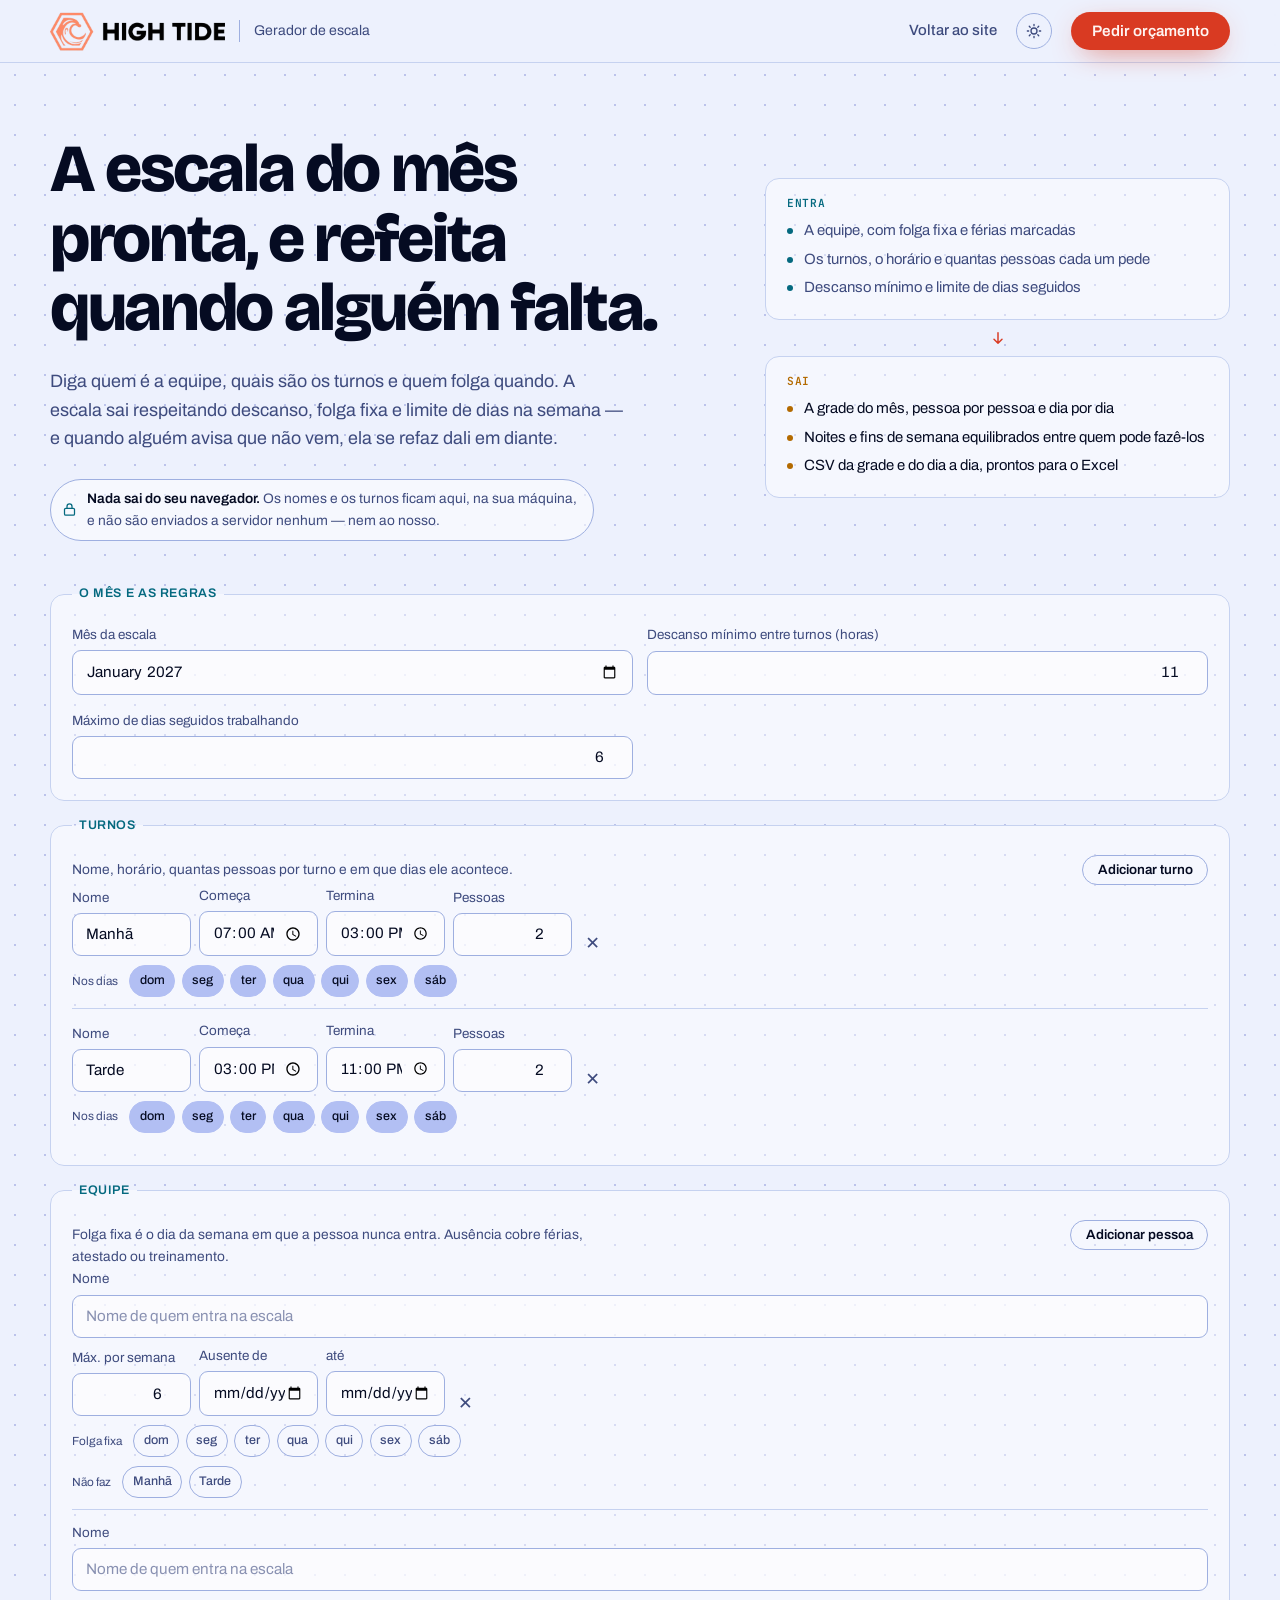
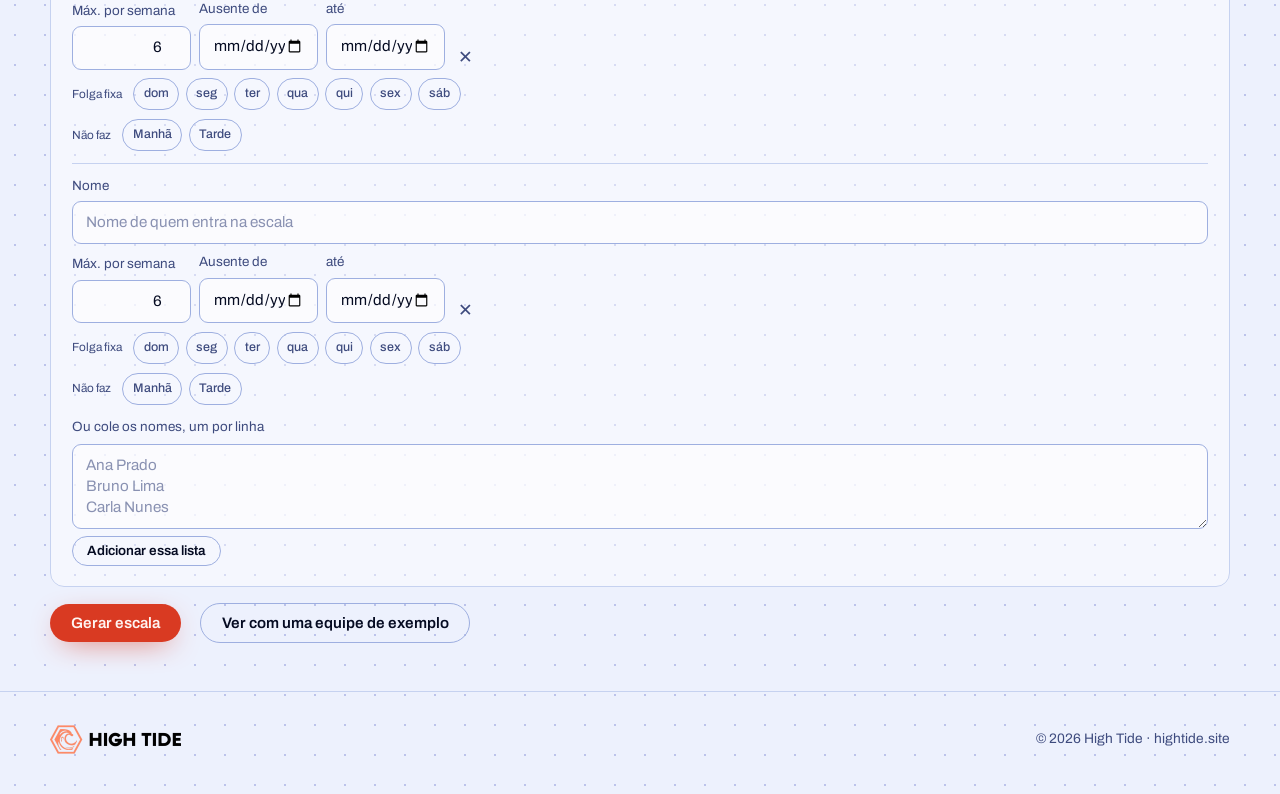
==== demos/escala/index.html @ 1eb9ee0c "Landing da High Tide e nove amostras client-side Landing (index.html) com a seção de amostras, e nov" ====
<!DOCTYPE html>
<meta charset="utf-8">
<title>Gerador de escala — High Tide</title>
<meta name="viewport" content="width=device-width, initial-scale=1">
<meta name="description" content="Equipe, turnos e folgas entram; a escala do mês sai — e refaz quando alguém falta. Tudo montado no seu navegador — nada é enviado.">
<link rel="icon" type="image/png" href="../../telas/favicon.png">
<link rel="preconnect" href="https://fonts.googleapis.com">
<link rel="preconnect" href="https://fonts.gstatic.com" crossorigin>
<link href="https://fonts.googleapis.com/css2?family=Bricolage+Grotesque:opsz,wdth,wght@12..96,75..100,600..800&family=Archivo:wght@400;500;600;700&family=JetBrains+Mono:wght@500&display=swap" rel="stylesheet">
<link rel="stylesheet" href="../comum/base.css">

<style>
  /* o formulário ocupa a faixa que nas outras demos é da área de soltar arquivo */
  .abertura .formulario { grid-area: solta; display: grid; gap: 1rem; margin-top: 0; }
  .formulario .cabeca { display: flex; flex-wrap: wrap; align-items: baseline; justify-content: space-between; gap: .5rem 1rem; }
  .formulario .cabeca p { font-size: .86rem; color: var(--tinta-mid); }
  .formulario .btn.mini { padding: .45rem .9rem; font-size: .84rem; }
  .formulario .linha { grid-template-columns: repeat(auto-fit, minmax(7rem, 1fr)); align-items: end; }
  .formulario .some { display: flex; align-items: end; }
  .formulario .campo label { display: grid; gap: .3rem; }
  .formulario .campo label small { font-size: .84rem; color: var(--tinta-mid); }
  .apagar { background: none; border: 0; padding: .2rem .3rem; color: var(--tinta-mid); cursor: pointer; font-size: 1.1rem; line-height: 1; }
  .apagar:hover { color: var(--coral); }
  .chips { margin-top: .1rem; }
  .chips button { padding: .32rem .6rem; font-size: .78rem; }
  .chips .legenda { align-self: center; margin-right: .3rem; font-size: .74rem; color: var(--tinta-mid); }
  .sem-dias { margin: .1rem 0 0; font-size: .84rem; color: var(--sol); }
  .acoes { display: flex; flex-wrap: wrap; align-items: center; gap: .6rem 1.2rem; }
  .acoes .aviso { font-size: .88rem; color: var(--sol); }
  .colar { display: grid; gap: .4rem; }

  /* grade do mês: rola na horizontal de propósito, com a coluna das pessoas fixa */
  .grade-tabela { table-layout: fixed; width: auto; min-width: 100%; font-size: .86rem; }
  .grade-tabela th, .grade-tabela td { width: 40px; padding: .28rem .15rem; text-align: center; }
  .grade-tabela th.canto, .grade-tabela .quem { width: 9.5rem; text-align: left; position: sticky; left: 0; z-index: 2; background: var(--fundo); }
  .grade-tabela .quem { padding: .28rem .55rem .28rem 0; font-weight: 500; font-size: .84rem; border-bottom: 1px solid var(--linha); overflow: hidden; text-overflow: ellipsis; white-space: nowrap; }
  .grade-tabela thead th { border-bottom: 1px solid var(--linha-forte); white-space: normal; }
  .grade-tabela thead th i { display: block; font-style: normal; font-size: .64rem; font-weight: 500; color: var(--tinta-mid); }
  .grade-tabela thead th b { display: block; font-size: .84rem; color: var(--tinta); font-variant-numeric: tabular-nums; }
  .grade-tabela td { border-bottom: 1px solid var(--linha); }
  .grade-tabela .fds { background: color-mix(in srgb, var(--superficie) 45%, transparent); }
  .grade-tabela .vazia { color: var(--linha-forte); }
  .pino { width: 100%; padding: .22rem 0; border: 1px solid var(--cor); border-radius: 7px; background: color-mix(in srgb, var(--cor) 16%, transparent); color: var(--cor); font: 600 .76rem/1.2 Archivo, sans-serif; cursor: pointer; }
  .pino:hover { background: color-mix(in srgb, var(--cor) 32%, transparent); }
  .pino.mudou { outline: 2px solid var(--sol); outline-offset: 1px; }
  .grade-tabela td.falta { color: var(--coral); font: 600 .66rem/1.15 Archivo, sans-serif; }
  .grade-tabela tfoot td { padding: .5rem .15rem; font-size: .66rem; line-height: 1.15; font-weight: 600; color: var(--ciano); border-bottom: 0; }
  .grade-tabela tfoot td.falha { color: var(--coral); }
  .grade-tabela tfoot .quem { color: var(--tinta-mid); font-weight: 500; }

  .legenda-turnos { display: flex; flex-wrap: wrap; gap: .5rem 1.2rem; margin-top: 1rem; font-size: .84rem; color: var(--tinta-mid); }
  .legenda-turnos span::before { content: ""; display: inline-block; width: 9px; height: 9px; margin-right: .45rem; border-radius: 2px; background: var(--cor); }
  .dica { margin-top: .8rem; font-size: .86rem; color: var(--tinta-mid); }

  .cobre { margin-top: 1.6rem; }
  .cobre ul { margin: 0; padding: 0; list-style: none; display: grid; gap: .35rem; font-size: .92rem; }
  .cobre li { display: grid; grid-template-columns: minmax(0, 5rem) minmax(0, 1fr); gap: .3rem 1rem; padding: .4rem 0; border-top: 1px solid var(--linha); }
  .cobre li:first-child { border-top: 0; }
  .cobre li b { font-weight: 600; }
  .cobre .quando { color: var(--tinta-mid); font-size: .86rem; }

  @media (max-width: 640px) {
    .grade-tabela th.canto, .grade-tabela .quem { width: 6.5rem; }
    .cobre li { grid-template-columns: 1fr; }
  }

  @media print {
    @page { size: landscape; margin: 12mm; }
    /* o navegador não imprime fundo: a paleta escura do site sairia branco no branco, então a folha tem tokens próprios */
    :root, :root[data-theme="dark"], :root[data-theme="light"] {
      --fundo: #fff; --fundo-2: #fff; --superficie: #fff;
      --tinta: #000; --tinta-mid: #4A4A4A; --linha: #C4C4C4; --linha-forte: #8A8A8A;
      --coral: #B3261E; --coral-luz: #C2410C; --azul: #1E3A8A; --azul-fundo: #DDE3F5;
      --ciano: #0F5C6B; --sol: #8A5A00; --grade: none;
      color-scheme: light;
    }
    body { background: #fff; color: #000; }
    body > header, footer, .fecho, .lida, .ferramentas, .abertura, .cobre, .dica, .descartados { display: none; }
    .resultado { padding: 0; animation: none; }
    .rolagem { overflow: visible; margin: 0; padding: 0; }
    .grade-tabela { width: 100%; min-width: 0; font-size: .7rem; color: #000; }
    .grade-tabela th, .grade-tabela td { width: auto; color: #000; }
    .grade-tabela .quem, .grade-tabela th.canto { background: #fff; }
    .grade-tabela .vazia { color: #9A9A9A; }
    .grade-tabela .fds { background: none; }
    .pino { border-radius: 4px; border-color: #6B6B6B; background: #fff; color: #000; }
    .pino.mudou { outline-color: #8A5A00; }
    .grade-tabela td.falta { color: #B3261E; }
    .legenda-turnos { color: #000; }
  }
</style>

<body data-demo="escala">

<header>
  <div class="env barra">
    <a class="marca" href="https://hightide.site/" aria-label="High Tide, voltar ao site">
      <img class="so-escuro" src="../../telas/logo-escura.webp" width="524" height="120" alt="High Tide">
      <img class="so-claro" src="../../telas/logo-clara.webp" width="524" height="120" alt="" aria-hidden="true">
      <small>Gerador de escala</small>
    </a>
    <nav>
      <a class="item" href="https://hightide.site/">Voltar ao site</a>
      <button class="tema" id="tema" type="button" aria-label="Alternar tema claro e escuro">
        <svg class="sol" viewBox="0 0 24 24" fill="none" stroke="currentColor" stroke-width="2" stroke-linecap="round"><circle cx="12" cy="12" r="4.5"/><path d="M12 2v2M12 20v2M2 12h2M20 12h2M4.9 4.9l1.4 1.4M17.7 17.7l1.4 1.4M19.1 4.9l-1.4 1.4M6.3 17.7l-1.4 1.4"/></svg>
        <svg class="lua" viewBox="0 0 24 24" fill="none" stroke="currentColor" stroke-width="2" stroke-linecap="round" stroke-linejoin="round"><path d="M20 14.5A8.5 8.5 0 0 1 9.5 4a8.5 8.5 0 1 0 10.5 10.5Z"/></svg>
      </button>
      <a class="btn" href="https://hightide.site/#orcamento">Pedir orçamento</a>
    </nav>
  </div>
</header>

<main>
  <section class="abertura env" id="abertura">
    <div class="abertura__grade">
    <div class="abertura__texto">
    <h1>A escala do mês pronta, e refeita quando alguém falta.</h1>
    <p class="lead">Diga quem é a equipe, quais são os turnos e quem folga quando. A escala sai respeitando descanso, folga fixa e limite de dias na semana — e quando alguém avisa que não vem, ela se refaz dali em diante.</p>
    <p class="local">
      <svg viewBox="0 0 24 24" fill="none" stroke="currentColor" stroke-width="2" stroke-linecap="round" stroke-linejoin="round"><rect x="4" y="10" width="16" height="11" rx="2"/><path d="M8 10V7a4 4 0 0 1 8 0v3"/></svg>
      <span><b>Nada sai do seu navegador.</b> Os nomes e os turnos ficam aqui, na sua máquina, e não são enviados a servidor nenhum — nem ao nosso.</span>
    </p>
    </div>
    <aside class="entra-sai" aria-label="O que entra e o que sai">
      <div class="entra"><span class="rotulo">Entra</span><ul>
        <li>A equipe, com folga fixa e férias marcadas</li>
        <li>Os turnos, o horário e quantas pessoas cada um pede</li>
        <li>Descanso mínimo e limite de dias seguidos</li>
      </ul></div>
      <span class="seta" aria-hidden="true"><svg viewBox="0 0 24 24" fill="none" stroke="currentColor" stroke-width="2.2" stroke-linecap="round" stroke-linejoin="round"><path d="M12 4v16M6 14l6 6 6-6"/></svg></span>
      <div class="sai"><span class="rotulo">Sai</span><ul>
        <li>A grade do mês, pessoa por pessoa e dia por dia</li>
        <li>Noites e fins de semana equilibrados entre quem pode fazê-los</li>
        <li>CSV da grade e do dia a dia, prontos para o Excel</li>
      </ul></div>
    </aside>
    </div>

    <div class="formulario" id="formulario">
      <fieldset>
        <legend>O mês e as regras</legend>
        <div class="campos dupla">
          <div class="campo">
            <label for="mes">Mês da escala</label>
            <input type="month" id="mes">
          </div>
          <div class="campo">
            <label for="descanso">Descanso mínimo entre turnos (horas)</label>
            <input type="number" id="descanso" class="num" min="0" max="24" step="1" value="11">
          </div>
          <div class="campo">
            <label for="consecutivos">Máximo de dias seguidos trabalhando</label>
            <input type="number" id="consecutivos" class="num" min="1" max="31" step="1" value="6">
          </div>
        </div>
      </fieldset>

      <fieldset>
        <legend>Turnos</legend>
        <div class="cabeca">
          <p>Nome, horário, quantas pessoas por turno e em que dias ele acontece.</p>
          <button class="btn discreto mini" type="button" id="add-turno">Adicionar turno</button>
        </div>
        <div id="turnos"></div>
      </fieldset>

      <fieldset>
        <legend>Equipe</legend>
        <div class="cabeca">
          <p>Folga fixa é o dia da semana em que a pessoa nunca entra. Ausência cobre férias, atestado ou treinamento.</p>
          <button class="btn discreto mini" type="button" id="add-pessoa">Adicionar pessoa</button>
        </div>
        <div id="pessoas"></div>
        <div class="campo colar">
          <label for="colar">Ou cole os nomes, um por linha</label>
          <textarea id="colar" rows="3" placeholder="Ana Prado&#10;Bruno Lima&#10;Carla Nunes"></textarea>
          <div><button class="btn discreto mini" type="button" id="add-colados">Adicionar essa lista</button></div>
        </div>
      </fieldset>

      <div class="acoes">
        <button class="btn" type="button" id="gerar">Gerar escala</button>
        <button class="btn discreto" type="button" id="exemplo">Ver com uma equipe de exemplo</button>
        <span class="aviso" id="erro" role="alert" hidden></span>
      </div>
    </div>
  </section>

  <section class="resultado env" id="resultado" hidden>
    <div class="lida">
      <div class="avisos" id="lida"></div>
      <button class="btn discreto" type="button" id="outra">Mudar a equipe</button>
    </div>

    <div id="corpo">
      <div class="painel">
        <h2 class="resumo" id="resumo"></h2>
        <div class="regua" id="regua" aria-label="Como os turnos do mês se dividem">
          <div class="regua__barra" id="regua-barra"></div>
          <div class="regua__legenda" id="regua-legenda"></div>
        </div>
      </div>

      <div class="kpis" id="kpis"></div>

      <div class="ferramentas">
        <div class="filtros" role="group" aria-label="Impressão">
          <button type="button" id="imprimir">Imprimir a grade</button>
        </div>
        <div class="exportar">
          <button class="btn discreto" type="button" id="baixar-grade">Baixar a grade</button>
          <button class="btn discreto" type="button" id="baixar-dia">Baixar o dia a dia</button>
          <button class="btn discreto" type="button" id="copiar">Copiar a grade</button>
          <span class="copiado" id="copiado" hidden></span>
        </div>
      </div>

      <div class="rolagem" id="grade"></div>
      <div class="legenda-turnos" id="legenda"></div>
      <p class="dica">Clique numa célula para marcar que a pessoa faltou: só as vagas daquele dia são refeitas, e quem cobriu fica destacado.</p>

      <div class="grupo cobre" id="falta" hidden>
        <h3>Quem cobre <small id="falta-texto"></small></h3>
        <div class="grupo__corpo">
          <ul id="falta-lista"></ul>
          <p style="margin-top:1rem"><button class="btn discreto mini" type="button" id="desfazer">Desfazer a falta</button></p>
        </div>
      </div>

      <details class="descartados" id="descobertos" hidden>
        <summary id="descobertos-titulo"></summary>
        <ul id="descobertos-lista"></ul>
      </details>

      <div class="rolagem">
        <table id="tabela">
          <thead>
            <tr>
              <th>Pessoa</th>
              <th class="num">Turnos</th>
              <th class="num">Noites</th>
              <th class="num">Fins de semana</th>
              <th class="num">Dias seguidos</th>
            </tr>
          </thead>
          <tbody id="porpessoa"></tbody>
          <tfoot><tr><td id="rodape-nota"></td><td class="num" id="rodape-total"></td><td colspan="3"></td></tr></tfoot>
        </table>
      </div>
    </div>

    <div class="aviso-vazio" id="vazio" hidden></div>

    <div class="fecho"><div class="fecho__grade">
      <div>
      <h2>Quer isso rodando toda semana, sozinho, com a sua equipe?</h2>
      <p>Esta é uma amostra. Na sua empresa, a escala nasce do quadro de pessoal que você já mantém, avisa cada um pelo WhatsApp e se refaz sozinha quando chega o atestado — sem ninguém remontar a planilha na sexta à noite.</p>
      <a class="btn" href="https://hightide.site/#orcamento">Conversar com a High Tide</a>
      </div>
      <aside class="outras" id="outras" aria-label="Outras amostras"></aside>
    </div></div>
  </section>
</main>

<footer>
  <div class="env rodape">
    <span class="marca">
      <img class="so-escuro" src="../../telas/logo-escura.webp" width="524" height="120" alt="High Tide">
      <img class="so-claro" src="../../telas/logo-clara.webp" width="524" height="120" alt="" aria-hidden="true">
    </span>
    <span>© 2026 High Tide · hightide.site</span>
  </div>
</footer>

<script src="../comum/comum.js"></script>
<script src="../comum/chrome.js"></script>
<script src="nucleo.js"></script>
<script>
(function () {
  'use strict';
  var $ = function (id) { return document.getElementById(id); };
  function esc(s) {
    return String(s == null ? '' : s).replace(/[&<>"']/g, function (c) {
      return { '&': '&amp;', '<': '&lt;', '>': '&gt;', '"': '&quot;', "'": '&#39;' }[c];
    });
  }
  function plural(n, um, muitos) { return n + ' ' + (n === 1 ? um : muitos); }

  var SEMANA = ['dom', 'seg', 'ter', 'qua', 'qui', 'sex', 'sáb'];
  var CORES = ['var(--ciano)', 'var(--sol)', 'var(--azul)', 'var(--coral-luz)', 'var(--tinta-mid)'];
  var hoje = COMUM.hojeISO();

  var form = { mes: '', turnos: [], pessoas: [], descanso: 11, consecutivos: 6 };
  var contador = 0;
  var estado = { config: null, resultado: null, original: null, mudancas: [], faltas: [] };

  function novoId() { contador++; return 't' + contador; }

  function clonar(v) { return JSON.parse(JSON.stringify(v)); }

  /* ---------- formulário ---------- */

  function turnoVazio() {
    return { id: novoId(), nome: '', inicio: '08:00', fim: '16:00', vagas: 1, dias: [0, 1, 2, 3, 4, 5, 6] };
  }

  function pessoaVazia(nome) {
    return { id: 'p' + (++contador), nome: nome || '', maxSemana: 6, folgas: [], naoFaz: [], de: '', ate: '' };
  }

  function chips(rotulo, itens, marcados, tipo, indice) {
    var partes = ['<span class="legenda">' + esc(rotulo) + '</span>'];
    itens.forEach(function (it) {
      var ligado = marcados.indexOf(it.valor) >= 0;
      partes.push('<button type="button" data-chip="' + esc(tipo) + '" data-i="' + indice +
        '" data-valor="' + esc(it.valor) + '" aria-pressed="' + (ligado ? 'true' : 'false') + '">' +
        esc(it.rotulo) + '</button>');
    });
    return '<div class="filtros chips larga">' + partes.join('') + '</div>';
  }

  function diasDaSemana() {
    return SEMANA.map(function (nome, i) { return { valor: String(i), rotulo: nome }; });
  }

  /* o campo é gerado em lote: sem <label for>, quem lê a tela precisa do aria-label com o índice */
  function campo(rotulo, aria, dentro, classe) {
    return '<div class="campo' + (classe ? ' ' + classe : '') + '"><label><small>' + esc(rotulo) + '</small>' +
      dentro.replace('<input ', '<input aria-label="' + esc(aria) + '" ') + '</label></div>';
  }

  function renderTurnos() {
    $('turnos').innerHTML = form.turnos.map(function (t, i) {
      var n = i + 1;
      return '<div class="linha">' +
        campo('Nome', 'Nome do turno ' + n, '<input type="text" data-campo="nome" data-lista="turnos" data-i="' + i + '" value="' + esc(t.nome) + '" placeholder="Manhã">') +
        campo('Começa', 'Hora em que o turno ' + n + ' começa', '<input type="time" data-campo="inicio" data-lista="turnos" data-i="' + i + '" value="' + esc(t.inicio) + '">') +
        campo('Termina', 'Hora em que o turno ' + n + ' termina', '<input type="time" data-campo="fim" data-lista="turnos" data-i="' + i + '" value="' + esc(t.fim) + '">') +
        campo('Pessoas', 'Pessoas por vez no turno ' + n, '<input type="number" class="num" min="0" max="20" data-campo="vagas" data-lista="turnos" data-i="' + i + '" value="' + esc(t.vagas) + '">') +
        '<div class="some"><button class="apagar" type="button" data-apagar="turnos" data-i="' + i + '" aria-label="Remover o turno ' + n + '">✕</button></div>' +
        chips('Nos dias', diasDaSemana(), t.dias.map(String), 'dias', i) +
        '<p class="larga sem-dias" data-sem-dias="' + i + '"' + (t.dias.length ? ' hidden' : '') +
        '>Sem nenhum dia marcado, este turno não vai acontecer.</p>' +
        '</div>';
    }).join('') || '<p class="dica">Nenhum turno ainda. Adicione pelo menos um.</p>';
  }

  function renderPessoas() {
    var turnos = form.turnos.map(function (t) {
      return { valor: t.id, rotulo: COMUM.limpo(t.nome) || 'sem nome' };
    });
    $('pessoas').innerHTML = form.pessoas.map(function (p, i) {
      var n = i + 1;
      return '<div class="linha">' +
        campo('Nome', 'Nome da pessoa ' + n, '<input type="text" data-campo="nome" data-lista="pessoas" data-i="' + i + '" value="' + esc(p.nome) + '" placeholder="Nome de quem entra na escala">', 'larga') +
        campo('Máx. por semana', 'Máximo de turnos por semana da pessoa ' + n, '<input type="number" class="num" min="1" max="7" data-campo="maxSemana" data-lista="pessoas" data-i="' + i + '" value="' + esc(p.maxSemana) + '">') +
        campo('Ausente de', 'Primeiro dia de ausência da pessoa ' + n, '<input type="date" data-campo="de" data-lista="pessoas" data-i="' + i + '" value="' + esc(p.de) + '">') +
        campo('até', 'Último dia de ausência da pessoa ' + n, '<input type="date" data-campo="ate" data-lista="pessoas" data-i="' + i + '" value="' + esc(p.ate) + '">') +
        '<div class="some"><button class="apagar" type="button" data-apagar="pessoas" data-i="' + i + '" aria-label="Remover a pessoa ' + n + '">✕</button></div>' +
        chips('Folga fixa', diasDaSemana(), p.folgas.map(String), 'folgas', i) +
        (turnos.length ? chips('Não faz', turnos, p.naoFaz, 'naoFaz', i) : '') +
        '</div>';
    }).join('') || '<p class="dica">Nenhuma pessoa ainda. Adicione ou cole a lista abaixo.</p>';
  }

  function renderForm() {
    $('mes').value = form.mes;
    $('descanso').value = form.descanso;
    $('consecutivos').value = form.consecutivos;
    renderTurnos();
    renderPessoas();
  }

  function alternar(alvo, valor) {
    var i = alvo.indexOf(valor);
    if (i >= 0) alvo.splice(i, 1); else alvo.push(valor);
  }

  function aoMudarCampo(e) {
    var el = e.target;
    if (!el.dataset || !el.dataset.campo) return;
    var item = form[el.dataset.lista][+el.dataset.i];
    if (!item) return;
    item[el.dataset.campo] = el.type === 'number' ? Math.max(0, Math.floor(Number(el.value) || 0)) : el.value;
    /* o chip "Não faz" carrega o nome do turno: sem isso ele fica com o nome antigo até o próximo render */
    if (el.dataset.lista === 'turnos' && el.dataset.campo === 'nome') renderPessoas();
  }

  function avisarSemDias(turno, indice) {
    var aviso = $('turnos').querySelector('[data-sem-dias="' + indice + '"]');
    if (aviso) aviso.hidden = turno.dias.length > 0;
  }

  function aoClicarNaLista(e) {
    var chip = e.target.closest('button[data-chip]');
    if (chip) {
      var qual = chip.dataset.chip;
      var lista = qual === 'dias' ? form.turnos : form.pessoas;
      var item = lista[+chip.dataset.i];
      if (!item) return;
      var alvo = qual === 'dias' ? item.dias : (qual === 'folgas' ? item.folgas : item.naoFaz);
      alternar(alvo, qual === 'naoFaz' ? chip.dataset.valor : +chip.dataset.valor);
      chip.setAttribute('aria-pressed', chip.getAttribute('aria-pressed') === 'true' ? 'false' : 'true');
      if (qual === 'dias') avisarSemDias(item, chip.dataset.i);
      return;
    }
    var apagar = e.target.closest('button[data-apagar]');
    if (!apagar) return;
    form[apagar.dataset.apagar].splice(+apagar.dataset.i, 1);
    renderTurnos();
    renderPessoas();
  }

  ['turnos', 'pessoas'].forEach(function (id) {
    $(id).addEventListener('input', aoMudarCampo);
    $(id).addEventListener('change', aoMudarCampo);
    $(id).addEventListener('click', aoClicarNaLista);
  });

  function ehMaxSemana(el) { return el.dataset && el.dataset.campo === 'maxSemana'; }

  $('pessoas').addEventListener('focusin', function (e) {
    if (ehMaxSemana(e.target)) e.target.dataset.anterior = e.target.value;
  });

  /* campo apagado não pode virar "7 turnos por semana" caladamente: volta ao que estava */
  $('pessoas').addEventListener('focusout', function (e) {
    var el = e.target;
    if (!ehMaxSemana(el)) return;
    var atual = Math.floor(Number(el.value));
    if (isFinite(atual) && atual >= 1) return;
    var anterior = Math.floor(Number(el.dataset.anterior));
    var vale = isFinite(anterior) && anterior >= 1 ? anterior : 6;
    el.value = String(vale);
    var pessoa = form.pessoas[+el.dataset.i];
    if (pessoa) pessoa.maxSemana = vale;
  });

  $('mes').addEventListener('change', function () { form.mes = this.value; });
  $('descanso').addEventListener('input', function () { form.descanso = Number(this.value) || 0; });
  $('consecutivos').addEventListener('input', function () { form.consecutivos = Math.max(1, Number(this.value) || 1); });

  $('add-turno').addEventListener('click', function () {
    form.turnos.push(turnoVazio());
    renderTurnos();
    renderPessoas();
  });
  $('add-pessoa').addEventListener('click', function () {
    form.pessoas.push(pessoaVazia(''));
    renderPessoas();
  });
  $('add-colados').addEventListener('click', function () {
    var nomes = $('colar').value.split(/\r?\n/).map(function (n) { return COMUM.limpo(n); }).filter(Boolean);
    if (!nomes.length) return;
    nomes.forEach(function (n) { form.pessoas.push(pessoaVazia(n)); });
    $('colar').value = '';
    renderPessoas();
  });

  /* ---------- do formulário para a configuração ---------- */

  function configDoForm() {
    return {
      mes: form.mes,
      turnos: form.turnos.map(function (t, i) {
        return {
          id: t.id, nome: COMUM.limpo(t.nome) || 'Turno ' + (i + 1),
          inicio: t.inicio, fim: t.fim, vagas: t.vagas, dias: t.dias.slice()
        };
      }),
      pessoas: form.pessoas.map(function (p, i) {
        return {
          id: p.id, nome: COMUM.limpo(p.nome) || 'Pessoa ' + (i + 1),
          maxSemana: p.maxSemana, folgas: p.folgas.slice(), naoFaz: p.naoFaz.slice(),
          ausencias: p.de || p.ate ? [{ de: p.de || p.ate, ate: p.ate || p.de }] : []
        };
      }),
      regras: { descansoHoras: form.descanso, maxConsecutivos: form.consecutivos }
    };
  }

  function formDoExemplo() {
    var cfg = ESC.exemplo(hoje);
    contador = 0;
    form.mes = cfg.mes;
    form.descanso = cfg.regras.descansoHoras;
    form.consecutivos = cfg.regras.maxConsecutivos;
    form.turnos = cfg.turnos.map(function (t) {
      return { id: t.id, nome: t.nome, inicio: t.inicio, fim: t.fim, vagas: t.vagas, dias: t.dias.slice() };
    });
    form.pessoas = cfg.pessoas.map(function (p) {
      var a = p.ausencias[0];
      return {
        id: p.id, nome: p.nome, maxSemana: p.maxSemana, folgas: p.folgas.slice(),
        naoFaz: p.naoFaz.slice(), de: a ? a.de : '', ate: a ? a.ate : ''
      };
    });
    renderForm();
  }

  function avisarForm(msg) {
    var el = $('erro');
    el.textContent = msg;
    el.hidden = !msg;
  }

  function gerar() {
    var cfg = configDoForm();
    if (!/^\d{4}-\d{2}$/.test(cfg.mes)) return avisarForm('Escolha o mês da escala.');
    if (!cfg.turnos.length) return avisarForm('Adicione pelo menos um turno.');
    if (!cfg.pessoas.length) return avisarForm('Adicione pelo menos uma pessoa.');
    avisarForm('');
    estado.config = cfg;
    estado.resultado = ESC.gerar(cfg);
    estado.original = { config: clonar(cfg), resultado: estado.resultado };
    estado.mudancas = [];
    estado.faltas = [];
    mostrar();
  }

  $('gerar').addEventListener('click', gerar);
  $('exemplo').addEventListener('click', function () { formDoExemplo(); gerar(); });
  $('outra').addEventListener('click', function () { esconderFalta(); HT.voltar(); });

  /* ---------- resultado ---------- */

  function nomes() {
    var mapa = {};
    estado.config.pessoas.forEach(function (p) { mapa[p.id] = p.nome; });
    return mapa;
  }

  function coresPorTurno() {
    var mapa = {};
    estado.config.turnos.forEach(function (t, i) { mapa[t.id] = CORES[i % CORES.length]; });
    return mapa;
  }

  function faltamPorDia() {
    var mapa = {};
    estado.resultado.descobertos.forEach(function (d) { mapa[d.dia] = (mapa[d.dia] || 0) + d.faltam; });
    return mapa;
  }

  function mostrar() {
    var cfg = estado.config, r = estado.resultado;
    var dias = ESC.diasDoMes(cfg.mes);
    $('lida').innerHTML = '<span><b>' + esc(COMUM.formatarData(dias[0]).slice(3)) + '</b></span>' +
      '<span>' + esc(plural(cfg.pessoas.length, 'pessoa', 'pessoas')) + '</span>' +
      '<span>' + esc(plural(cfg.turnos.length, 'turno', 'turnos')) + '</span>' +
      '<span>' + esc(plural(dias.length, 'dia', 'dias')) + '</span>';

    var temGrade = r.cobertura.vagas > 0;
    $('corpo').hidden = !temGrade;
    $('vazio').hidden = temGrade;
    if (!temGrade) {
      $('vazio').textContent = 'Nenhum turno para escalar neste mês. Confira as vagas de cada turno e os dias da semana em que ele acontece.';
    } else {
      renderResumo();
      renderKpis();
      renderGrade();
      renderLegenda();
      renderDescobertos();
      renderPorPessoa();
    }
    HT.mostrarResultado();
  }

  function renderResumo() {
    var r = estado.resultado;
    var faltando = r.cobertura.vagas - r.cobertura.preenchidas;
    $('resumo').innerHTML = '<span class="valor">' + esc(r.cobertura.pct.toFixed(0) + '% coberto') + '</span> em ' +
      esc(plural(r.cobertura.vagas, 'turno do mês', 'turnos do mês')) + '.<small>' +
      esc(faltando
        ? plural(faltando, 'vaga ficou sem ninguém', 'vagas ficaram sem ninguém') + ' — o motivo de cada uma está logo abaixo da grade.'
        : 'Todas as vagas fecharam respeitando folga fixa, descanso mínimo e limite de dias seguidos.') +
      '</small>';

    var cor = coresPorTurno();
    var faixas = estado.config.turnos.map(function (t) {
      var n = 0;
      estado.config.pessoas.forEach(function (p) { n += estado.resultado.porPessoa[p.id].porTurno[t.id] || 0; });
      return { chave: t.id, rotulo: t.nome, cor: cor[t.id], n: n, nota: t.vagas + ' por dia' };
    });
    if (faltando) faixas.push({ chave: 'descoberto', rotulo: 'Descoberto', cor: 'var(--coral)', n: faltando, nota: 'vagas sem ninguém' });

    var soma = faixas.reduce(function (s, f) { return s + f.n; }, 0) || 1;
    $('regua-barra').innerHTML = faixas.filter(function (f) { return f.n > 0; }).map(function (f, i) {
      return '<i data-faixa="' + esc(f.chave) + '" style="--cor:' + f.cor + ';flex-basis:' +
        (f.n / soma * 100).toFixed(2) + '%;animation-delay:' + (i * 90) + 'ms" title="' + esc(f.rotulo) + '"></i>';
    }).join('');
    $('regua-legenda').innerHTML = faixas.map(function (f) {
      return '<div data-faixa="' + esc(f.chave) + '" style="--cor:' + f.cor + '">' + esc(f.rotulo) +
        '<b>' + esc(String(f.n)) + '</b><small>' + esc(f.nota) + '</small></div>';
    }).join('');
  }

  function faixa(valores) {
    if (!valores.length) return '0';
    var min = Math.min.apply(null, valores), max = Math.max.apply(null, valores);
    return min === max ? String(min) : min + '–' + max;
  }

  function renderKpis() {
    var cfg = estado.config, r = estado.resultado;
    var podeNoite = cfg.pessoas.filter(function (p) {
      return cfg.turnos.some(function (t) { return ESC.ehNoite(t) && p.naoFaz.indexOf(t.id) < 0; });
    });
    var noites = podeNoite.map(function (p) { return r.porPessoa[p.id].noites; });
    var fds = cfg.pessoas.map(function (p) { return r.porPessoa[p.id].fds; });
    var descobertas = r.cobertura.vagas - r.cobertura.preenchidas;

    var itens = [
      ['Cobertura', r.cobertura.pct.toFixed(0) + '%', plural(r.cobertura.preenchidas, 'vaga preenchida', 'vagas preenchidas')],
      ['Turnos descobertos', String(descobertas), descobertas ? 'precisam de alguém' : 'nenhum buraco na escala'],
      ['Noites por pessoa', faixa(noites), noites.length ? 'entre quem faz noite' : 'ninguém faz noite'],
      ['Fins de semana por pessoa', faixa(fds), 'sábados e domingos escalados']
    ];
    $('kpis').innerHTML = itens.map(function (k) {
      return '<div class="kpi">' + esc(k[0]) + '<b>' + esc(k[1]) + '</b><small>' + esc(k[2]) + '</small></div>';
    }).join('');
  }

  function mudou(dia, pessoaId) {
    return estado.mudancas.some(function (m) {
      return m.dia === dia && (m.entrou === pessoaId || m.saiu === pessoaId);
    });
  }

  function faltou(dia, pessoaId) {
    return estado.faltas.some(function (f) { return f.dia === dia && f.pessoaId === pessoaId; });
  }

  function renderGrade() {
    var cfg = estado.config, r = estado.resultado;
    var dias = ESC.diasDoMes(cfg.mes);
    var cor = coresPorTurno();
    var siglas = ESC.siglas(cfg.turnos), nomeTurno = {};
    cfg.turnos.forEach(function (t) { nomeTurno[t.id] = t.nome; });

    var onde = {};
    dias.forEach(function (dia) {
      onde[dia] = {};
      Object.keys(r.grade[dia] || {}).forEach(function (turnoId) {
        r.grade[dia][turnoId].forEach(function (id) { onde[dia][id] = turnoId; });
      });
    });

    var fimDeSemana = dias.map(function (dia) {
      var ds = COMUM.diaSemana(dia);
      return ds === 0 || ds === 6;
    });

    var cabeca = '<tr><th class="canto" scope="col">Pessoa</th>' + dias.map(function (dia, i) {
      return '<th scope="col" class="' + (fimDeSemana[i] ? 'fds' : '') + '"><i>' +
        esc(SEMANA[COMUM.diaSemana(dia)]) + '</i><b>' + esc(dia.slice(8)) + '</b></th>';
    }).join('') + '</tr>';

    var corpo = cfg.pessoas.map(function (p) {
      return '<tr><th class="quem" scope="row" title="' + esc(p.nome) + '">' + esc(p.nome) + '</th>' +
        dias.map(function (dia, i) {
          var turnoId = onde[dia][p.id];
          var classe = fimDeSemana[i] ? 'fds' : '';
          if (faltou(dia, p.id)) {
            return '<td class="falta ' + classe + '" title="' + esc(p.nome + ' faltou em ' + COMUM.formatarData(dia)) + '">falta</td>';
          }
          if (!turnoId) return '<td class="vazia ' + classe + '">·</td>';
          return '<td class="' + classe + '"><button type="button" class="pino' + (mudou(dia, p.id) ? ' mudou' : '') +
            '" style="--cor:' + cor[turnoId] + '" data-dia="' + esc(dia) + '" data-pessoa="' + esc(p.id) +
            '" title="' + esc(nomeTurno[turnoId] + ' em ' + COMUM.formatarData(dia) + ' — clique para marcar falta') +
            '">' + esc(siglas[turnoId]) + '</button></td>';
        }).join('') + '</tr>';
    }).join('');

    var faltam = faltamPorDia();
    var rodape = '<tr><td class="quem">cobertura</td>' + dias.map(function (dia, i) {
      var n = faltam[dia] || 0;
      return '<td class="' + (fimDeSemana[i] ? 'fds ' : '') + (n ? 'falha' : '') + '">' +
        (n ? esc('faltam ' + n) : '✓') + '</td>';
    }).join('') + '</tr>';

    $('grade').innerHTML = '<table class="fixa grade-tabela"><thead>' + cabeca + '</thead><tbody>' +
      corpo + '</tbody><tfoot>' + rodape + '</tfoot></table>';
  }

  function renderLegenda() {
    var cor = coresPorTurno();
    var siglas = ESC.siglas(estado.config.turnos);
    $('legenda').innerHTML = estado.config.turnos.map(function (t) {
      return '<span style="--cor:' + cor[t.id] + '">' + esc(siglas[t.id] + ' · ' + t.nome + ' · ' + t.inicio + '–' + t.fim) +
        ' · ' + esc(plural(t.vagas, 'pessoa', 'pessoas')) + '</span>';
    }).join('');
  }

  function renderDescobertos() {
    var caixa = $('descobertos');
    var lista = estado.resultado.descobertos;
    if (!lista.length) { caixa.hidden = true; return; }
    var nomeTurno = {};
    estado.config.turnos.forEach(function (t) { nomeTurno[t.id] = t.nome; });
    caixa.hidden = false;
    /* refazer a lista não pode fechar o que o visitante abriu para ler os motivos */
    if (!caixa.dataset.montado) {
      caixa.open = false;
      caixa.dataset.montado = '1';
    }
    $('descobertos-titulo').textContent = plural(lista.length, 'turno ficou descoberto', 'turnos ficaram descobertos') + ' — ver por quê';
    $('descobertos-lista').innerHTML = lista.map(function (d) {
      return '<li><span>' + esc(COMUM.formatarData(d.dia) + ' · ' + (nomeTurno[d.turnoId] || d.turnoId) +
        ' · ' + plural(d.faltam, 'vaga', 'vagas')) + '</span><span>' + esc(d.motivo) + '</span></li>';
    }).join('');
  }

  function renderPorPessoa() {
    var cfg = estado.config, r = estado.resultado;
    $('porpessoa').innerHTML = cfg.pessoas.map(function (p, i) {
      var e = r.porPessoa[p.id];
      var folgas = p.folgas.map(function (d) { return SEMANA[d]; }).join(', ');
      return '<tr class="linha" style="--i:' + i + '">' +
        '<td class="titulo">' + esc(p.nome) + '<small>' + esc(folgas ? 'folga fixa: ' + folgas : 'sem folga fixa') + '</small></td>' +
        '<td class="num"><span class="rot">Turnos</span>' + esc(String(e.turnos)) + '</td>' +
        '<td class="num"><span class="rot">Noites</span>' + esc(String(e.noites)) + '</td>' +
        '<td class="num"><span class="rot">Fins de semana</span>' + esc(String(e.fds)) + '</td>' +
        '<td class="num"><span class="rot">Dias seguidos</span>' + esc(String(e.consecutivosMax)) + '</td>' +
        '</tr>';
    }).join('');
    $('rodape-nota').textContent = plural(cfg.pessoas.length, 'pessoa na escala', 'pessoas na escala');
    $('rodape-total').textContent = String(r.cobertura.preenchidas);
  }

  /* ---------- falta ---------- */

  function esconderFalta() {
    $('falta').hidden = true;
    estado.mudancas = [];
    estado.faltas = [];
  }

  function marcarFalta(pessoaId, dia) {
    var s = ESC.simularFalta(estado.config, estado.resultado.grade, pessoaId, dia);
    var cfg = clonar(estado.config);
    cfg.pessoas.forEach(function (p) {
      if (p.id === pessoaId) p.ausencias = p.ausencias.concat([{ de: dia, ate: dia }]);
    });
    estado.config = cfg;
    estado.resultado = s.resultado;
    estado.mudancas = s.mudancas;
    estado.faltas = estado.faltas.concat([{ pessoaId: pessoaId, dia: dia }]);

    var quem = nomes();
    var nomeTurno = {};
    cfg.turnos.forEach(function (t) { nomeTurno[t.id] = t.nome; });
    $('falta-texto').textContent = 'no lugar de ' + (quem[pessoaId] || pessoaId) + ' em ' + COMUM.formatarData(dia);
    $('falta-lista').innerHTML = s.mudancas.length
      ? s.mudancas.map(function (m) {
          var texto = m.entrou
            ? '<b>' + esc(quem[m.entrou] || m.entrou) + '</b> assume ' + esc(nomeTurno[m.turnoId] || m.turnoId) +
              (m.saiu ? ' no lugar de ' + esc(quem[m.saiu] || m.saiu) : '')
            : esc(nomeTurno[m.turnoId] || m.turnoId) + ' ficou sem ninguém' +
              (m.saiu ? ' — ' + esc(quem[m.saiu] || m.saiu) + ' saiu' : '');
          return '<li><span class="quando">' + esc(COMUM.formatarData(m.dia)) + '</span><span>' + texto + '</span></li>';
        }).join('')
      : '<li><span class="quando">—</span><span>A escala não precisou mudar: o turno já estava coberto por quem ficou.</span></li>';
    $('falta').hidden = false;

    renderResumo();
    renderKpis();
    renderGrade();
    renderDescobertos();
    renderPorPessoa();
    $('falta').scrollIntoView({ block: 'center', behavior: 'smooth' });
  }

  $('grade').addEventListener('click', function (e) {
    var pino = e.target.closest('.pino');
    if (pino) marcarFalta(pino.dataset.pessoa, pino.dataset.dia);
  });

  $('desfazer').addEventListener('click', function () {
    estado.config = clonar(estado.original.config);
    estado.resultado = estado.original.resultado;
    esconderFalta();
    renderResumo();
    renderKpis();
    renderGrade();
    renderDescobertos();
    renderPorPessoa();
  });

  /* ---------- exportar ---------- */

  function nomeArquivo(base) { return base + '-' + estado.config.mes + '.csv'; }

  $('baixar-grade').addEventListener('click', function () {
    HT.baixar(nomeArquivo('escala'), ESC.csvGrade(estado.config, estado.resultado));
  });
  $('baixar-dia').addEventListener('click', function () {
    HT.baixar(nomeArquivo('escala-dia-a-dia'), ESC.csvPorDia(estado.config, estado.resultado));
  });
  $('copiar').addEventListener('click', function () {
    HT.copiar(COMUM.tsv(ESC.linhasGrade(estado.config, estado.resultado))).then(function (ok) {
      HT.avisar($('copiado'), ok ? 'Copiado — cole na planilha.' : 'Não deu para copiar — selecione a grade e use Ctrl+C.', ok ? 2500 : 5000);
    });
  });
  $('imprimir').addEventListener('click', function () { window.print(); });

  /* ---------- começo ---------- */

  form.mes = ESC.exemplo(hoje).mes;
  form.turnos = [
    { id: novoId(), nome: 'Manhã', inicio: '07:00', fim: '15:00', vagas: 2, dias: [0, 1, 2, 3, 4, 5, 6] },
    { id: novoId(), nome: 'Tarde', inicio: '15:00', fim: '23:00', vagas: 2, dias: [0, 1, 2, 3, 4, 5, 6] }
  ];
  form.pessoas = [pessoaVazia(''), pessoaVazia(''), pessoaVazia('')];
  renderForm();

  HT.iniciar();
})();
</script>
---- demos/comum/base.css ----
/* ================= tokens — os mesmos da landing ================= */
:root {
  --fundo:      #070B18;
  --fundo-2:    #0B1124;
  --superficie: #101A38;
  --tinta:      #EAEFFF;
  --tinta-mid:  #99A5D0;
  --linha:      #1E2A52;
  --linha-forte:#2E3D6E;
  --coral:      #FF6B5A;
  --coral-luz:  #FF8E7F;
  --azul:       #7C8CFF;
  --azul-fundo: #2B3A8F;
  --ciano:      #4FD8E8;
  --sol:        #FFB443;
  --grade: radial-gradient(circle, color-mix(in srgb, var(--azul) 26%, transparent) .9px, transparent .9px);
  color-scheme: dark;
}
@media (prefers-color-scheme: light) {
  :root:not([data-theme="dark"]) {
    --fundo:      #EDF1FD;
    --fundo-2:    #DEE6FB;
    --superficie: #FFFFFF;
    --tinta:      #050B22;
    --tinta-mid:  #3E4B7E;
    --linha:      #C6D2F0;
    --linha-forte:#9EAFE0;
    --coral:      #D93A22;
    --coral-luz:  #EE5236;
    --azul:       #2C3DB4;
    --azul-fundo: #B2BFF3;
    --ciano:      #04697F;
    --sol:        #B36A00;
    color-scheme: light;
  }
}
:root[data-theme="light"] {
  --fundo:      #EDF1FD;
  --fundo-2:    #DEE6FB;
  --superficie: #FFFFFF;
  --tinta:      #050B22;
  --tinta-mid:  #3E4B7E;
  --linha:      #C6D2F0;
  --linha-forte:#9EAFE0;
  --coral:      #D93A22;
  --coral-luz:  #EE5236;
  --azul:       #2C3DB4;
  --azul-fundo: #B2BFF3;
  --ciano:      #04697F;
  --sol:        #B36A00;
  color-scheme: light;
}

/* ================= base ================= */
* { box-sizing: border-box; }
body {
  margin: 0; min-height: 100vh;
  background: var(--grade) 0 0 / 30px 30px, var(--fundo);
  color: var(--tinta);
  font-family: Archivo, ui-sans-serif, system-ui, sans-serif;
  font-size: 17px; line-height: 1.6;
  -webkit-font-smoothing: antialiased;
  overflow-x: hidden;
}
h1, h2 {
  font-family: "Bricolage Grotesque", Archivo, ui-sans-serif, sans-serif;
  font-weight: 800; letter-spacing: -0.035em; line-height: 1.03; margin: 0; text-wrap: balance;
}
p { margin: 0; max-width: 68ch; }
a { color: inherit; }
button, input, select, textarea { font: inherit; color: inherit; }
/* fieldset nasce com min-width: min-content e input com largura intrínseca: os dois impedem a coluna de encolher no celular */
fieldset, input, select, textarea { min-width: 0; }
/* no celular não existe arrastar e "escolher pasta" não funciona no iOS: a área vira botão */
.so-toque { display: none; }
.rot { display: none; }
@media (hover: none) and (pointer: coarse) {
  .so-mouse { display: none; }
  .so-toque { display: inline; }
  .solta { cursor: pointer; }
}
:focus-visible { outline: 2px solid var(--ciano); outline-offset: 4px; border-radius: 3px; }
.env { width: min(1180px, 100% - 2.5rem); margin-inline: auto; }
.mono { font-family: "JetBrains Mono", ui-monospace, monospace; }
[hidden] { display: none !important; }

/* ================= topo ================= */
body > header {
  position: sticky; top: 0; z-index: 10; padding: .7rem 0;
  background: color-mix(in srgb, var(--fundo) 92%, transparent);
  backdrop-filter: blur(8px); border-bottom: 1px solid var(--linha);
}
.barra { display: flex; align-items: center; justify-content: space-between; gap: 1.5rem; }
.marca { display: flex; align-items: center; gap: .9rem; text-decoration: none; }
.marca img { height: 40px; width: auto; }
.marca img.so-escuro { display: block; }
.marca img.so-claro  { display: none; }
:root[data-theme="light"] .marca img.so-claro  { display: block; }
:root[data-theme="light"] .marca img.so-escuro { display: none; }
@media (prefers-color-scheme: light) {
  :root:not([data-theme="dark"]) .marca img.so-claro  { display: block; }
  :root:not([data-theme="dark"]) .marca img.so-escuro { display: none; }
}
.marca small { padding-left: .9rem; border-left: 1px solid var(--linha-forte); font-size: .88rem; color: var(--tinta-mid); }
nav { display: flex; align-items: center; gap: 1.2rem; }
nav a.item { text-decoration: none; color: var(--tinta-mid); font-size: .93rem; font-weight: 500; }
nav a.item:hover { color: var(--tinta); }

.btn {
  display: inline-flex; align-items: center; justify-content: center; gap: .5rem;
  padding: .7rem 1.3rem; border: 0; border-radius: 999px; cursor: pointer;
  background: var(--coral); color: #FFF4F1;
  font: 600 .95rem/1 Archivo, sans-serif; text-decoration: none;
  box-shadow: 0 8px 30px -12px var(--coral);
  transition: transform .2s cubic-bezier(.2,.7,.3,1), box-shadow .2s;
}
.btn:hover { transform: translateY(-2px); box-shadow: 0 14px 40px -14px var(--coral); }
.btn.discreto { background: transparent; color: var(--tinta); border: 1px solid var(--linha-forte); box-shadow: none; }
.btn.discreto:hover { border-color: var(--ciano); color: var(--ciano); }
.btn.mini { padding: .5rem .95rem; font-size: .85rem; }
.btn:disabled { opacity: .5; cursor: default; transform: none; }

.tema { width: 36px; height: 36px; display: grid; place-items: center; background: transparent; border: 1px solid var(--linha-forte); border-radius: 999px; color: var(--tinta-mid); cursor: pointer; transition: color .25s, border-color .25s; }
.tema:hover { color: var(--ciano); border-color: var(--ciano); }
.tema svg { width: 16px; height: 16px; }
.tema .lua { display: block; }
.tema .sol { display: none; }
:root[data-theme="light"] .tema .lua { display: none; }
:root[data-theme="light"] .tema .sol { display: block; }
@media (prefers-color-scheme: light) {
  :root:not([data-theme="dark"]) .tema .lua { display: none; }
  :root:not([data-theme="dark"]) .tema .sol { display: block; }
}

/* ================= abertura: o texto e a entrada ================= */
/* no celular a entrada sobe e o painel desce: a ação vem antes da explicação */
.abertura { padding: 4.5rem 0 3rem; display: grid; grid-template-columns: minmax(0, 7fr) minmax(0, 5fr); grid-template-areas: "texto aside" "solta solta"; gap: 2.8rem 4rem; align-items: center; }
.abertura__grade { display: contents; }
.abertura__texto { grid-area: texto; }
.entra-sai { grid-area: aside; }
.abertura .solta { grid-area: solta; margin-top: 0; }
.abertura h1 { font-size: clamp(2.2rem, 5.6vw, 4.2rem); max-width: 18ch; }
.lead { margin-top: 1.5rem; font-size: 1.12rem; color: var(--tinta-mid); max-width: 58ch; }

.local {
  display: inline-flex; align-items: center; gap: .6rem; margin-top: 1.6rem;
  padding: .5rem .95rem .5rem .7rem; border: 1px solid var(--linha-forte); border-radius: 999px;
  font-size: .86rem; color: var(--tinta-mid); background: color-mix(in srgb, var(--superficie) 55%, transparent);
}
.local svg { width: 15px; height: 15px; color: var(--ciano); flex: none; }
.local b { color: var(--tinta); font-weight: 600; }

/* entra → sai: a mesma leitura do fluxo da landing, em miniatura */
.entra-sai { display: grid; gap: .5rem; }
.entra-sai > div { padding: 1.1rem 1.3rem 1.2rem; border: 1px solid var(--linha); border-radius: 14px; background: color-mix(in srgb, var(--superficie) 40%, transparent); }
.entra-sai .rotulo { display: block; margin-bottom: .5rem; font: 600 .7rem/1.3 "JetBrains Mono", monospace; letter-spacing: .07em; text-transform: uppercase; }
.entra-sai .entra .rotulo { color: var(--ciano); }
.entra-sai .sai .rotulo { color: var(--sol); }
.entra-sai ul { margin: 0; padding: 0; list-style: none; display: grid; gap: .3rem; font-size: .93rem; color: var(--tinta-mid); }
.entra-sai li { position: relative; padding-left: 1.05rem; }
.entra-sai li::before { content: ""; position: absolute; left: 0; top: .62em; width: 6px; height: 6px; border-radius: 50%; background: var(--ciano); }
.entra-sai .sai li::before { background: var(--sol); }
.entra-sai .sai li { color: var(--tinta); }
.entra-sai .seta { justify-self: center; display: grid; place-items: center; width: 26px; height: 26px; margin: -.2rem 0; color: var(--coral); }
.entra-sai .seta svg { width: 16px; height: 16px; }

/* ================= área de soltar ================= */
.solta {
  position: relative; margin-top: 2.8rem; padding: 3.4rem 2rem 2.6rem; text-align: center;
  border: 1.5px dashed var(--linha-forte); border-radius: 20px;
  background: color-mix(in srgb, var(--superficie) 32%, transparent);
  transition: border-color .25s, background .25s;
}
.solta.sobre { border-color: var(--ciano); border-style: solid; background: color-mix(in srgb, var(--ciano) 9%, var(--superficie) 40%); }
.solta.lendo { border-style: solid; border-color: var(--azul); }
.solta > svg { width: 54px; height: 54px; color: var(--azul); }
.solta.sobre > svg { color: var(--ciano); }
.solta h2 { margin-top: 1rem; font-size: clamp(1.25rem, 2.6vw, 1.7rem); letter-spacing: -0.02em; }
.solta p { margin-inline: auto; }
.solta .ou { margin-top: .7rem; color: var(--tinta-mid); font-size: .98rem; }
.solta .ou button { background: none; border: 0; padding: 0; color: var(--tinta); font-weight: 600; text-decoration: underline; text-underline-offset: 3px; text-decoration-color: var(--ciano); cursor: pointer; }
.solta .ou button:hover { color: var(--ciano); }
.solta .aceita { margin-top: 1rem; max-width: 60ch; font-size: .8rem; color: var(--tinta-mid); }
.solta .andamento { margin-top: 1rem; font-size: .9rem; color: var(--ciano); }
.solta .andamento.erro { color: var(--sol); }
.solta .exemplo { margin-top: 2rem; padding-top: 1.6rem; border-top: 1px solid var(--linha); display: flex; flex-wrap: wrap; justify-content: center; align-items: center; gap: .6rem 1.2rem; color: var(--tinta-mid); font-size: .98rem; }

/* ================= resultado ================= */
.resultado { padding: 2.2rem 0 0; animation: entra .5s cubic-bezier(.2,.7,.3,1) both; }
@keyframes entra { from { opacity: 0; transform: translateY(12px); } }
@keyframes cresce { from { transform: scaleX(0); } }

.lida {
  display: flex; flex-wrap: wrap; align-items: center; justify-content: space-between; gap: .8rem 1.5rem;
  padding: .85rem 1.2rem; border: 1px solid var(--linha); border-radius: 12px;
  background: color-mix(in srgb, var(--superficie) 40%, transparent);
  font-size: .92rem; color: var(--tinta-mid);
}
.lida b { color: var(--tinta); font-weight: 600; }
.lida .avisos { display: flex; flex-wrap: wrap; gap: .4rem .9rem; }
.lida .avisos span::before { content: "·"; margin-right: .6rem; color: var(--linha-forte); }
.lida .avisos span:first-child::before { content: none; }

.aviso-vazio { margin-top: 1.4rem; padding: 1.1rem 1.3rem; border: 1px solid var(--coral); border-radius: 12px; color: var(--tinta); font-size: .98rem; }

/* resumo em duas colunas: a frase e a régua */
.painel { display: grid; grid-template-columns: minmax(0, 5fr) minmax(0, 6fr); gap: 2rem 4rem; align-items: center; margin-top: 3rem; }
.painel .resumo, .painel .regua { margin-top: 0; }
.painel .regua__legenda { grid-template-columns: repeat(2, minmax(0, 1fr)); }

.resumo { margin-top: 3rem; font-size: clamp(1.45rem, 3.2vw, 2.25rem); max-width: 28ch; }
.resumo .valor { color: var(--coral); }
.resumo small { display: block; margin-top: .6rem; font: 500 .95rem/1.45 Archivo, sans-serif; letter-spacing: 0; color: var(--tinta-mid); max-width: 60ch; }

/* régua: a cor de cada faixa entra por --cor no [data-faixa], que cada demo define */
.regua { margin-top: 2.2rem; --cor: var(--linha-forte); }
.regua__barra { display: flex; gap: 3px; height: 12px; }
.regua__barra i { display: block; flex: 0 0 auto; min-width: 4px; border-radius: 3px; background: var(--cor); transform-origin: left; animation: cresce .7s cubic-bezier(.2,.7,.3,1) both; }
.regua__legenda { display: grid; grid-template-columns: repeat(auto-fit, minmax(11rem, 1fr)); gap: 1rem 1.5rem; margin-top: 1rem; }
.regua__legenda div { padding-top: .8rem; border-top: 1px solid var(--linha); font-size: .86rem; color: var(--tinta-mid); }
.regua__legenda div::before { content: ""; display: inline-block; width: 9px; height: 9px; margin-right: .5rem; border-radius: 2px; background: var(--cor); vertical-align: 0; }
.regua__legenda b { display: block; margin-top: .25rem; color: var(--tinta); font-size: 1.12rem; font-weight: 600; font-variant-numeric: tabular-nums; }
.regua__legenda small { display: block; font-size: .8rem; }

/* cartões de número */
.kpis { display: grid; grid-template-columns: repeat(auto-fit, minmax(11rem, 1fr)); gap: .9rem; margin-top: 2.4rem; }
.kpi { padding: 1rem 1.2rem 1.1rem; border: 1px solid var(--linha); border-radius: 14px; background: color-mix(in srgb, var(--superficie) 40%, transparent); font-size: .86rem; color: var(--tinta-mid); }
.kpi b { display: block; margin-top: .3rem; font-size: 1.55rem; font-weight: 600; line-height: 1.15; letter-spacing: -0.02em; color: var(--tinta); font-variant-numeric: tabular-nums; overflow-wrap: anywhere; }
.kpi small { display: block; margin-top: .25rem; font-size: .78rem; color: var(--tinta-mid); }

/* ================= ferramentas ================= */
.ferramentas { display: flex; flex-wrap: wrap; align-items: center; justify-content: space-between; gap: .9rem 1.5rem; margin: 2.8rem 0 1.2rem; }
.busca { position: relative; flex: 1 1 16rem; max-width: 24rem; }
.busca input {
  width: 100%; padding: .65rem .95rem .65rem 2.3rem; border-radius: 10px;
  border: 1px solid var(--linha-forte); background: color-mix(in srgb, var(--superficie) 60%, transparent);
  color: var(--tinta); font: 400 .95rem/1.4 Archivo, sans-serif;
}
.busca input:focus { outline: none; border-color: var(--ciano); }
.busca svg { position: absolute; left: .8rem; top: 50%; translate: 0 -50%; width: 15px; height: 15px; color: var(--tinta-mid); pointer-events: none; }
.exportar { display: flex; flex-wrap: wrap; align-items: center; gap: .6rem; }
.exportar .btn { padding: .62rem 1.05rem; font-size: .88rem; }
.exportar .btn svg { width: 14px; height: 14px; }
.copiado { font-size: .85rem; color: var(--ciano); }

.filtros { display: flex; flex-wrap: wrap; gap: .4rem; }
.filtros button { padding: .5rem .95rem; border: 1px solid var(--linha-forte); border-radius: 999px; background: transparent; color: var(--tinta-mid); font-size: .88rem; font-weight: 500; cursor: pointer; transition: color .2s, border-color .2s, background .2s; }
.filtros button:hover { color: var(--tinta); border-color: var(--ciano); }
.filtros button[aria-pressed="true"] { background: var(--azul-fundo); color: var(--tinta); border-color: var(--azul-fundo); }

/* ================= tabela ================= */
.rolagem { overflow-x: auto; margin-inline: -1.25rem; padding-inline: 1.25rem; }
table { width: 100%; min-width: 760px; border-collapse: collapse; font-size: .95rem; }
table.fixa { table-layout: fixed; }
th {
  padding: .7rem .8rem; text-align: left; font-size: .78rem; font-weight: 600; color: var(--tinta-mid);
  border-bottom: 1px solid var(--linha-forte); white-space: nowrap;
}
th[data-col] { cursor: pointer; user-select: none; }
th[data-col]:hover { color: var(--tinta); }
th .ordem { display: inline-block; width: .9em; margin-left: .2rem; color: var(--ciano); font-size: .7em; }
th.num, td.num { text-align: right; }
td { padding: .72rem .8rem; border-bottom: 1px solid var(--linha); vertical-align: top; }
td.num { font-variant-numeric: tabular-nums; }
td.doc { font-family: "JetBrains Mono", ui-monospace, monospace; font-size: .86rem; color: var(--tinta-mid); white-space: nowrap; }
td.titulo { font-weight: 500; }
td.titulo small { display: block; font-weight: 400; font-size: .8rem; color: var(--tinta-mid); }
tbody tr.linha { transition: background .15s; animation: entra .4s cubic-bezier(.2,.7,.3,1) both; animation-delay: calc(var(--i, 0) * 28ms); }
tbody tr.linha[aria-expanded] { cursor: pointer; }
tbody tr.linha:hover { background: color-mix(in srgb, var(--superficie) 55%, transparent); }
tbody tr.linha[aria-expanded="true"] { background: color-mix(in srgb, var(--superficie) 70%, transparent); }
tbody tr.linha[aria-expanded="true"] td { border-bottom-color: transparent; }
tr.detalhe td { padding: 0 .8rem 1.3rem 1.1rem; background: color-mix(in srgb, var(--fundo-2) 55%, transparent); }
.detalhe__grade { display: grid; grid-template-columns: minmax(0, 1fr) minmax(0, 1.4fr); gap: 1.4rem 2.5rem; padding-top: .3rem; font-size: .9rem; }
.detalhe h3 { margin: 0 0 .5rem; font: 600 .76rem/1.4 Archivo, sans-serif; color: var(--ciano); }
.meta { display: grid; grid-template-columns: auto 1fr; gap: .3rem 1.2rem; color: var(--tinta-mid); }
.meta dt { margin: 0; }
.meta dd { margin: 0; color: var(--tinta); overflow-wrap: anywhere; }
.meta dd.mono { font-size: .82rem; }
.nada { padding: 2.5rem 1rem; text-align: center; color: var(--tinta-mid); }
tfoot td { padding-top: .9rem; font-weight: 600; border-bottom: 0; }
tfoot td.num { font-size: 1.05rem; }
tfoot small { font-weight: 400; color: var(--tinta-mid); }

.tag { display: inline-block; padding: .1rem .55rem; border: 1px solid currentColor; border-radius: 999px; font-size: .72rem; font-weight: 600; white-space: nowrap; vertical-align: 1px; }
.tag.ok { color: var(--ciano); }
.tag.alerta { color: var(--sol); }
.tag.erro { color: var(--coral); }

/* ================= cartão de grupo ================= */
.grupo { border: 1px solid var(--linha); border-radius: 14px; background: color-mix(in srgb, var(--superficie) 38%, transparent); overflow: hidden; animation: entra .4s cubic-bezier(.2,.7,.3,1) both; animation-delay: calc(var(--i, 0) * 30ms); }
.grupo__cabeca { display: flex; flex-wrap: wrap; align-items: center; gap: .5rem .8rem; padding: .8rem 1.1rem; border-bottom: 1px solid var(--linha); font-size: .86rem; color: var(--tinta-mid); }
.grupo__cabeca b { color: var(--tinta); font-weight: 600; }
.grupo__corpo { padding: 1.1rem 1.2rem 1.2rem; }
.grupo > h3 { margin: 0 0 1rem; font: 600 .78rem/1.4 Archivo, sans-serif; letter-spacing: .05em; text-transform: uppercase; color: var(--ciano); display: flex; justify-content: space-between; gap: 1rem; }
.grupo > h3 small { font: 400 .78rem/1.4 Archivo, sans-serif; letter-spacing: 0; text-transform: none; color: var(--tinta-mid); }

/* ================= ajuste de colunas ================= */
.mapa { margin-top: 2.2rem; border: 1px solid var(--linha); border-radius: 12px; background: color-mix(in srgb, var(--superficie) 30%, transparent); }
.mapa summary { list-style: none; cursor: pointer; padding: .9rem 1.2rem; font-size: .92rem; color: var(--tinta-mid); display: flex; justify-content: space-between; gap: 1rem; }
.mapa summary::-webkit-details-marker { display: none; }
.mapa summary b { color: var(--tinta); font-weight: 600; }
.mapa summary > span:last-child::after { content: "ajustar ▾"; color: var(--ciano); font-size: .84rem; }
.mapa[open] summary span::after { content: "fechar ▴"; }
.mapa__corpo { padding: 0 1.2rem 1.1rem; display: grid; gap: .9rem; }
.mapa__grade { display: grid; grid-template-columns: repeat(auto-fit, minmax(9rem, 1fr)); gap: .6rem; align-items: end; padding-top: .9rem; border-top: 1px solid var(--linha); }
.mapa__grade:first-child { border-top: 0; padding-top: 0; }
.mapa label { display: grid; gap: .25rem; font-size: .74rem; color: var(--tinta-mid); }
.mapa select, .mapa input {
  width: 100%; padding: .45rem .5rem; border-radius: 8px;
  border: 1px solid var(--linha-forte); background: color-mix(in srgb, var(--superficie) 60%, transparent);
  color: var(--tinta); font-size: .86rem;
}
.mapa select.vazio { color: var(--tinta-mid); }

/* ================= o que ficou de fora ================= */
.descartados { margin-top: 1.8rem; font-size: .92rem; }
.descartados summary { cursor: pointer; list-style: none; color: var(--tinta-mid); }
.descartados summary::-webkit-details-marker { display: none; }
.descartados summary::before { content: "▸"; display: inline-block; margin-right: .5rem; color: var(--ciano); transition: transform .2s; }
.descartados[open] summary::before { transform: rotate(90deg); }
.descartados ul { margin: .8rem 0 0; padding: 0; list-style: none; }
.descartados li { padding: .5rem 0; border-top: 1px solid var(--linha); display: grid; grid-template-columns: minmax(0, 1fr) minmax(0, 1.4fr); gap: 1.5rem; }
.descartados li span:first-child { font-family: "JetBrains Mono", ui-monospace, monospace; font-size: .8rem; color: var(--tinta-mid); overflow-wrap: anywhere; }

/* ================= formulários ================= */
fieldset { padding: 1.3rem; margin: 0; border: 1px solid var(--linha); border-radius: 14px; background: color-mix(in srgb, var(--superficie) 40%, transparent); }
legend { padding: 0 .45rem; font: 600 .78rem/1.4 Archivo, sans-serif; letter-spacing: .05em; text-transform: uppercase; color: var(--ciano); }
.campos { display: grid; gap: .9rem; }
.campos.dupla { grid-template-columns: 1fr 1fr; }
.campo { display: grid; gap: .3rem; }
.campo.larga { grid-column: 1 / -1; }
.campo label { font-size: .84rem; color: var(--tinta-mid); }
.campo label b { color: var(--coral); font-weight: 600; }
.campo input, .campo textarea, .campo select {
  width: 100%; padding: .62rem .8rem; border-radius: 9px;
  border: 1px solid var(--linha-forte); background: color-mix(in srgb, var(--superficie) 60%, transparent);
  color: var(--tinta); font-size: .95rem; line-height: 1.4;
  transition: border-color .2s;
}
.campo textarea { resize: vertical; min-height: 4.2rem; }
.campo input:focus, .campo textarea:focus, .campo select:focus { outline: none; border-color: var(--coral); }
.campo input::placeholder, .campo textarea::placeholder { color: color-mix(in srgb, var(--tinta-mid) 60%, transparent); }
.campo input.num { text-align: right; font-variant-numeric: tabular-nums; }
form .linha, fieldset .linha, .formulario .linha { display: grid; grid-template-columns: repeat(auto-fit, minmax(8rem, 1fr)); gap: .45rem .5rem; align-items: end; padding: .7rem 0; border-top: 1px solid var(--linha); }
form .linha:first-child, fieldset .linha:first-child, .formulario .linha:first-child { border-top: 0; padding-top: 0; }
form .linha .larga, fieldset .linha .larga, .formulario .linha .larga { grid-column: 1 / -1; }

/* ================= fecho ================= */
.fecho { margin-top: 5.5rem; padding: 4rem 0 5rem; border-top: 1px solid var(--linha-forte); }
.fecho h2 { font-size: clamp(1.8rem, 4.4vw, 2.9rem); max-width: 20ch; }
.fecho p { margin-top: 1.3rem; font-size: 1.1rem; color: var(--tinta-mid); }
.fecho .btn { margin-top: 2.2rem; padding: 1rem 1.9rem; font-size: 1.02rem; }
.fecho__grade { display: grid; grid-template-columns: minmax(0, 7fr) minmax(0, 5fr); gap: 2.5rem 4rem; align-items: center; }
.outras { display: grid; gap: .6rem; }
.outras .rotulo { font: 600 .7rem/1.3 "JetBrains Mono", monospace; letter-spacing: .07em; text-transform: uppercase; color: var(--tinta-mid); margin-bottom: .2rem; }
.outras a { display: block; padding: 1.1rem 1.3rem; border: 1px solid var(--linha); border-radius: 14px; background: color-mix(in srgb, var(--superficie) 40%, transparent); text-decoration: none; transition: border-color .25s, transform .25s; }
.outras a:hover { border-color: var(--ciano); transform: translateY(-2px); }
.outras a b { display: block; font-weight: 600; margin-bottom: .15rem; }
.outras a span { display: block; font-size: .92rem; color: var(--tinta-mid); }
.outras a i { display: block; margin-top: .5rem; font-style: normal; font-size: .84rem; font-weight: 600; color: var(--ciano); }

footer { padding: 2rem 0 2.5rem; border-top: 1px solid var(--linha); font-size: .86rem; color: var(--tinta-mid); }
.rodape { display: flex; flex-wrap: wrap; align-items: center; justify-content: space-between; gap: 1rem; }
.rodape .marca img { height: 30px; }

/* ================= responsivo ================= */
@media (max-width: 900px) {
  .abertura { grid-template-columns: 1fr; grid-template-areas: "texto" "solta" "aside"; gap: 2rem; }
  .painel, .fecho__grade { grid-template-columns: 1fr; gap: 2rem; }
  .painel .regua__legenda { grid-template-columns: repeat(2, minmax(0, 1fr)); }
}
@media (max-width: 820px) {
  body { font-size: 16px; }
  .abertura { padding-top: 3rem; }
  .marca small, nav .item { display: none; }
  .solta { padding: 2.4rem 1.2rem 2rem; }
  .regua__legenda { grid-template-columns: repeat(2, minmax(0, 1fr)); }
  .detalhe__grade { grid-template-columns: 1fr; }
  .descartados li { grid-template-columns: 1fr; gap: .2rem; }
  .campos.dupla { grid-template-columns: 1fr; }
  .fecho { margin-top: 3.5rem; padding: 3rem 0; }
}
@media (max-width: 640px) {
  .abertura { padding: 2.6rem 0 2rem; }
  .abertura h1 { font-size: clamp(1.9rem, 8.6vw, 2.4rem); }
  .lead { font-size: 1rem; }
  .barra { gap: .8rem; }
  .marca img { height: 32px; }
  nav { gap: .6rem; }
  nav .btn { padding: .55rem .9rem; font-size: .84rem; white-space: nowrap; }
  .local { border-radius: 14px; align-items: flex-start; }
  .local svg { margin-top: .25rem; }
  .solta { padding: 2rem 1rem 1.6rem; }
  .solta h2 { font-size: 1.2rem; }
  .solta .exemplo { flex-direction: column; }
  .lida { padding: .8rem 1rem; }
  .lida .avisos span::before { content: none; }
  .resumo { font-size: 1.45rem; }
  .kpis { grid-template-columns: repeat(auto-fit, minmax(8.5rem, 1fr)); gap: .6rem; }
  .kpi { padding: .8rem .9rem .9rem; }
  .kpi b { font-size: 1.25rem; }
  .ferramentas { margin-top: 2.2rem; }
  .busca { max-width: none; }
  .exportar { width: 100%; }
  .exportar .btn { flex: 1 1 auto; }
  .fecho h2 { font-size: 1.7rem; }
  /* a tabela vira cartão por linha: nada de rolagem lateral — menos a table.fixa, que rola de propósito */
  .rolagem { margin: 0; padding: 0; }
  table:not(.fixa) { min-width: 0; }
  table:not(.fixa) thead, table:not(.fixa) colgroup { display: none; }
  table:not(.fixa) tbody, table:not(.fixa) tfoot, table:not(.fixa) tbody tr, table:not(.fixa) tfoot tr, table:not(.fixa) td { display: block; }
  table:not(.fixa) tbody tr.linha { display: grid; grid-template-columns: 1fr 1fr; gap: .2rem 1rem; padding: .9rem 0; border-bottom: 1px solid var(--linha); }
  table:not(.fixa) tbody tr.linha td { border: 0; padding: 0; }
  table:not(.fixa) tbody tr.linha[aria-expanded="true"] { border-bottom-color: transparent; }
  table:not(.fixa) td.titulo { grid-column: 1 / -1; font-size: 1rem; }
  table:not(.fixa) td.doc { grid-column: 1 / -1; font-size: .82rem; }
  table:not(.fixa) td.num { text-align: right; }
  table:not(.fixa) .rot { display: inline; margin-right: .35rem; font: 400 .76rem/1.4 Archivo, sans-serif; color: var(--tinta-mid); }
  table:not(.fixa) tr.detalhe td { padding: .4rem 0 1rem; }
  table:not(.fixa) tfoot tr { display: flex; justify-content: space-between; gap: 1rem; padding-top: .9rem; }
  table:not(.fixa) tfoot td { padding: 0; }
}
/* sem !important: os mesmos seletores, no fim do arquivo, vencem por ordem */
@media (prefers-reduced-motion: reduce) {
  .btn, .btn:hover, .tema, .solta, .resultado, .regua__barra i, .filtros button,
  .campo input, .campo textarea, .campo select, .grupo, .outras a, .outras a:hover,
  .descartados summary::before, tbody tr.linha {
    animation: none; transition: none; transform: none;
  }
}
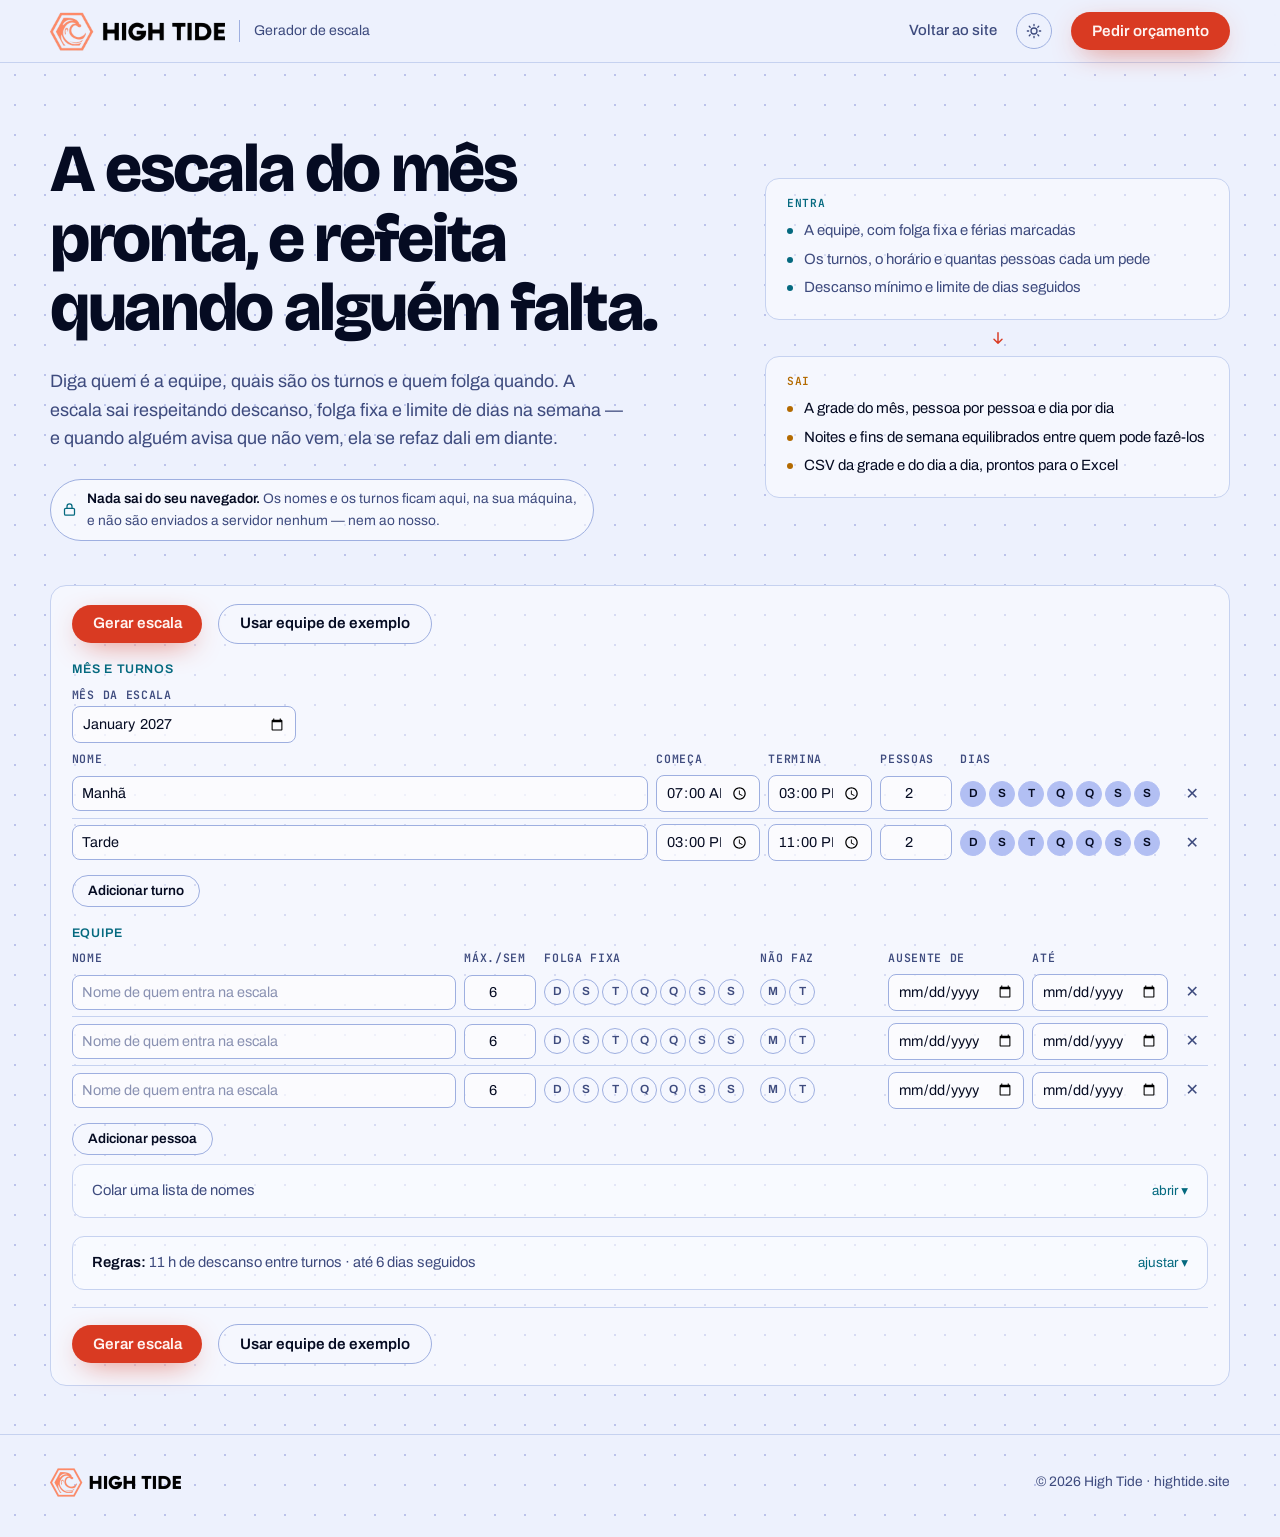
==== commit 23c68b7a: "Escala: formulário compacto e grade como protagonista Uma linha por turno e por pessoa, dias da sema" ====
--- a/demos/escala/index.html
+++ b/demos/escala/index.html
@@ -10,47 +10,126 @@
 <link rel="stylesheet" href="../comum/base.css">
 
 <style>
+  /* ================= formulário: um cartão só ================= */
   /* o formulário ocupa a faixa que nas outras demos é da área de soltar arquivo */
-  .abertura .formulario { grid-area: solta; display: grid; gap: 1rem; margin-top: 0; }
-  .formulario .cabeca { display: flex; flex-wrap: wrap; align-items: baseline; justify-content: space-between; gap: .5rem 1rem; }
-  .formulario .cabeca p { font-size: .86rem; color: var(--tinta-mid); }
-  .formulario .btn.mini { padding: .45rem .9rem; font-size: .84rem; }
-  .formulario .linha { grid-template-columns: repeat(auto-fit, minmax(7rem, 1fr)); align-items: end; }
-  .formulario .some { display: flex; align-items: end; }
-  .formulario .campo label { display: grid; gap: .3rem; }
-  .formulario .campo label small { font-size: .84rem; color: var(--tinta-mid); }
-  .apagar { background: none; border: 0; padding: .2rem .3rem; color: var(--tinta-mid); cursor: pointer; font-size: 1.1rem; line-height: 1; }
+  .abertura .formulario {
+    grid-area: solta; margin-top: 0; display: grid; gap: 1.1rem;
+    padding: 1.1rem 1.3rem 1.3rem; border: 1px solid var(--linha); border-radius: 16px;
+    background: color-mix(in srgb, var(--superficie) 40%, transparent);
+  }
+  .acoes { display: flex; flex-wrap: wrap; align-items: center; gap: .6rem 1rem; }
+  .acoes.fim { padding-top: 1rem; border-top: 1px solid var(--linha); }
+  .acoes .aviso { font-size: .88rem; color: var(--sol); }
+
+  .secao { display: grid; gap: .55rem; }
+  .secao__titulo {
+    margin: 0; font: 600 .78rem/1.4 Archivo, ui-sans-serif, sans-serif;
+    letter-spacing: .05em; text-transform: uppercase; color: var(--ciano);
+  }
+  .rot-campo, .rotulos, .mr {
+    font: 600 .72rem/1.3 "JetBrains Mono", ui-monospace, monospace;
+    letter-spacing: .06em; text-transform: uppercase; color: var(--tinta-mid);
+  }
+  .mes-linha { display: grid; gap: .25rem; }
+  .sub-acoes { display: flex; flex-wrap: wrap; gap: .5rem 1rem; align-items: center; }
+
+  .formulario input, .formulario textarea {
+    width: 100%; padding: .42rem .55rem; border-radius: 8px; border: 1px solid var(--linha-forte);
+    background: color-mix(in srgb, var(--superficie) 60%, transparent);
+    color: var(--tinta); font-size: .9rem; line-height: 1.35;
+  }
+  .formulario input:focus, .formulario textarea:focus { outline: none; border-color: var(--coral); }
+  .formulario input::placeholder, .formulario textarea::placeholder { color: color-mix(in srgb, var(--tinta-mid) 60%, transparent); }
+  .formulario textarea { resize: vertical; min-height: 4rem; }
+  .formulario input[type="number"] { width: 4.5rem; text-align: center; font-variant-numeric: tabular-nums; }
+  .formulario input[type="time"] { width: 6.5rem; }
+  .formulario input[type="date"] { width: 8.5rem; }
+  .formulario input[type="month"] { max-width: 14rem; }
+
+  /* lista compacta: uma linha por turno, uma por pessoa, rótulos só no cabeçalho */
+  .lista { display: grid; }
+  .linha-turno, .linha-pessoa { display: grid; gap: .3rem .5rem; align-items: center; padding: .35rem 0; border-top: 1px solid var(--linha); }
+  /* colunas fixas: com `auto` o cabeçalho de rótulos media diferente das linhas e desalinhava */
+  .linha-turno { grid-template-columns: minmax(0, 1fr) 6.5rem 6.5rem 4.5rem 13rem 2rem; }
+  .linha-pessoa { grid-template-columns: minmax(0, 1fr) 4.5rem 13rem 7.5rem 8.5rem 8.5rem 2rem; }
+  .linha-turno > *, .linha-pessoa > * { min-width: 0; }
+  #colar summary > span:last-child::after { content: "abrir ▾"; }
+  .cel-nome, .cel-inicio, .cel-fim, .cel-vagas, .cel-dias,
+  .cel-max, .cel-folgas, .cel-naofaz, .cel-de, .cel-ate, .cel-x { min-width: 0; }
+  .rotulos { display: grid; border-top: 0; padding: 0 0 .15rem; }
+  .lista .linha-turno:first-of-type, .lista .linha-pessoa:first-of-type { border-top: 0; }
+  .sem-dias { grid-column: 1 / -1; margin: 0; font-size: .8rem; color: var(--sol); }
+  .vazio-lista { padding: .5rem 0; font-size: .86rem; color: var(--tinta-mid); }
+  .cel-sem { font-size: .86rem; color: var(--tinta-mid); }
+  .mr { display: none; }
+
+  .dias, .sigs { display: flex; flex-wrap: wrap; gap: 3px; }
+  .dia, .sig {
+    height: 26px; padding: 0; border: 1px solid var(--linha-forte); background: transparent;
+    color: var(--tinta-mid); font: 600 .74rem/1 Archivo, ui-sans-serif, sans-serif; cursor: pointer;
+  }
+  .dia { width: 26px; border-radius: 50%; }
+  .sig { min-width: 26px; padding: 0 .35rem; border-radius: 999px; }
+  .dia:hover, .sig:hover { border-color: var(--ciano); color: var(--ciano); }
+  .dia[aria-pressed="true"] { background: var(--azul-fundo); border-color: var(--azul-fundo); color: var(--tinta); }
+  .sig[aria-pressed="true"] { background: var(--coral); border-color: var(--coral); color: #FFF4F1; }
+
+  .apagar {
+    width: 2rem; height: 2rem; padding: 0; background: none; border: 0; border-radius: 999px;
+    color: var(--tinta-mid); font-size: 1rem; line-height: 1; cursor: pointer;
+  }
   .apagar:hover { color: var(--coral); }
-  .chips { margin-top: .1rem; }
-  .chips button { padding: .32rem .6rem; font-size: .78rem; }
-  .chips .legenda { align-self: center; margin-right: .3rem; font-size: .74rem; color: var(--tinta-mid); }
-  .sem-dias { margin: .1rem 0 0; font-size: .84rem; color: var(--sol); }
-  .acoes { display: flex; flex-wrap: wrap; align-items: center; gap: .6rem 1.2rem; }
-  .acoes .aviso { font-size: .88rem; color: var(--sol); }
-  .colar { display: grid; gap: .4rem; }
-
-  /* grade do mês: rola na horizontal de propósito, com a coluna das pessoas fixa */
+
+  .formulario .mapa { margin-top: 0; }
+  .formulario .mapa label { font: inherit; font-size: .8rem; color: var(--tinta-mid); }
+  .formulario .mapa textarea { margin-top: .3rem; }
+  .regras-grade { display: flex; flex-wrap: wrap; gap: .9rem 1.6rem; padding-top: .2rem; }
+  .regras-grade input[type="number"] { width: 5rem; }
+
+  /* ================= quadro da escala ================= */
+  .quadro { margin-top: .6rem; }
+  .quadro .grupo__cabeca { align-items: flex-start; justify-content: space-between; }
+  .quadro__titulo b { display: block; color: var(--tinta); font-size: 1rem; font-weight: 600; }
+  .quadro__titulo .dica { display: block; margin-top: .2rem; max-width: 48ch; font-size: .84rem; color: var(--tinta-mid); }
+  .legenda-turnos { display: flex; flex-wrap: wrap; gap: .3rem 1rem; font-size: .8rem; color: var(--tinta-mid); }
+  .legenda-turnos span::before { content: ""; display: inline-block; width: 9px; height: 9px; margin-right: .4rem; border-radius: 2px; background: var(--cor); }
+  .quadro .rolagem { margin: 0; padding: 0 0 .3rem; }
+
+  /* a grade rola na horizontal de propósito, com a coluna das pessoas fixa */
   .grade-tabela { table-layout: fixed; width: auto; min-width: 100%; font-size: .86rem; }
-  .grade-tabela th, .grade-tabela td { width: 40px; padding: .28rem .15rem; text-align: center; }
-  .grade-tabela th.canto, .grade-tabela .quem { width: 9.5rem; text-align: left; position: sticky; left: 0; z-index: 2; background: var(--fundo); }
-  .grade-tabela .quem { padding: .28rem .55rem .28rem 0; font-weight: 500; font-size: .84rem; border-bottom: 1px solid var(--linha); overflow: hidden; text-overflow: ellipsis; white-space: nowrap; }
+  .grade-tabela th, .grade-tabela td { width: 34px; padding: .22rem .12rem; text-align: center; border-bottom: 1px solid var(--linha); }
+  .grade-tabela th.canto, .grade-tabela .quem {
+    width: 9.5rem; text-align: left; padding-left: 1.1rem; padding-right: .5rem;
+    position: sticky; left: 0; z-index: 2; background: color-mix(in srgb, var(--superficie) 38%, var(--fundo));
+  }
+  .grade-tabela .quem { font-weight: 500; font-size: .84rem; overflow: hidden; text-overflow: ellipsis; white-space: nowrap; }
   .grade-tabela thead th { border-bottom: 1px solid var(--linha-forte); white-space: normal; }
-  .grade-tabela thead th i { display: block; font-style: normal; font-size: .64rem; font-weight: 500; color: var(--tinta-mid); }
-  .grade-tabela thead th b { display: block; font-size: .84rem; color: var(--tinta); font-variant-numeric: tabular-nums; }
-  .grade-tabela td { border-bottom: 1px solid var(--linha); }
-  .grade-tabela .fds { background: color-mix(in srgb, var(--superficie) 45%, transparent); }
+  .grade-tabela thead th i { display: block; font-style: normal; font-size: .62rem; font-weight: 500; color: var(--tinta-mid); }
+  .grade-tabela thead th b { display: block; font-size: .82rem; color: var(--tinta); font-variant-numeric: tabular-nums; }
+  .grade-tabela thead th.fds i { color: var(--sol); }
+  .grade-tabela .fds { background: color-mix(in srgb, var(--sol) 8%, transparent); }
   .grade-tabela .vazia { color: var(--linha-forte); }
-  .pino { width: 100%; padding: .22rem 0; border: 1px solid var(--cor); border-radius: 7px; background: color-mix(in srgb, var(--cor) 16%, transparent); color: var(--cor); font: 600 .76rem/1.2 Archivo, sans-serif; cursor: pointer; }
-  .pino:hover { background: color-mix(in srgb, var(--cor) 32%, transparent); }
-  .pino.mudou { outline: 2px solid var(--sol); outline-offset: 1px; }
-  .grade-tabela td.falta { color: var(--coral); font: 600 .66rem/1.15 Archivo, sans-serif; }
-  .grade-tabela tfoot td { padding: .5rem .15rem; font-size: .66rem; line-height: 1.15; font-weight: 600; color: var(--ciano); border-bottom: 0; }
+  .grade-tabela tbody tr:hover td { background: color-mix(in srgb, var(--superficie) 70%, transparent); }
+  .grade-tabela tbody tr:hover .quem { background: color-mix(in srgb, var(--superficie) 70%, var(--fundo)); }
+
+  /* tinta escura sobre a cor do turno: a mesma célula precisa ser legível no tema claro e no escuro */
+  .pino {
+    display: block; width: 100%; height: 26px; padding: 0; border: 0; border-radius: 6px; position: relative;
+    background: color-mix(in srgb, var(--cor) 55%, #FFFFFF); color: #0B1124;
+    font: 600 .76rem/26px Archivo, ui-sans-serif, sans-serif; cursor: pointer;
+  }
+  .pino:hover { outline: 2px solid var(--ciano); outline-offset: 1px; }
+  .pino.mudou { outline: 2px solid var(--coral); outline-offset: 1px; }
+  .pino.mudou::after { content: ""; position: absolute; top: -3px; right: -3px; width: 7px; height: 7px; border-radius: 50%; background: var(--coral); }
+  .grade-tabela td.falta { color: var(--coral); }
+  .grade-tabela td.falta span { display: block; height: 26px; border: 1px dashed var(--coral); border-radius: 6px; font: 600 .66rem/24px Archivo, ui-sans-serif, sans-serif; }
+
+  .grade-tabela .total { width: 3.6rem; font-family: "JetBrains Mono", ui-monospace, monospace; font-size: .8rem; color: var(--tinta-mid); font-variant-numeric: tabular-nums; }
+  .grade-tabela thead th.total { font-size: .64rem; }
+  .grade-tabela .total.inicio { border-left: 1px solid var(--linha-forte); }
+  .grade-tabela tfoot td { padding: .45rem .12rem; font-size: .64rem; line-height: 1.15; font-weight: 600; color: var(--ciano); border-bottom: 0; }
   .grade-tabela tfoot td.falha { color: var(--coral); }
-  .grade-tabela tfoot .quem { color: var(--tinta-mid); font-weight: 500; }
-
-  .legenda-turnos { display: flex; flex-wrap: wrap; gap: .5rem 1.2rem; margin-top: 1rem; font-size: .84rem; color: var(--tinta-mid); }
-  .legenda-turnos span::before { content: ""; display: inline-block; width: 9px; height: 9px; margin-right: .45rem; border-radius: 2px; background: var(--cor); }
-  .dica { margin-top: .8rem; font-size: .86rem; color: var(--tinta-mid); }
+  .grade-tabela tfoot .quem { color: var(--tinta-mid); font-weight: 500; border-bottom: 0; }
 
   .cobre { margin-top: 1.6rem; }
   .cobre ul { margin: 0; padding: 0; list-style: none; display: grid; gap: .35rem; font-size: .92rem; }
@@ -59,8 +138,35 @@
   .cobre li b { font-weight: 600; }
   .cobre .quando { color: var(--tinta-mid); font-size: .86rem; }
 
+  /* ================= responsivo ================= */
+  @media (max-width: 900px) {
+    .rotulos { display: none; }
+    .mr { display: block; margin-bottom: .15rem; font-size: .62rem; }
+    .linha-turno, .linha-pessoa { align-items: end; padding: .6rem 0; }
+    .linha-turno { grid-template-columns: minmax(0, 1fr) 6.5rem 6.5rem 4.5rem; }
+    .linha-turno .cel-dias { grid-column: 1 / 4; }
+    .linha-turno .cel-x { grid-column: 4; justify-self: end; }
+    .linha-pessoa { grid-template-columns: minmax(0, 1fr) 8.5rem 2rem; }
+    .linha-pessoa .cel-folgas, .linha-pessoa .cel-de { grid-column: 1; }
+    .linha-pessoa .cel-naofaz { grid-column: 2 / -1; }
+    .linha-pessoa .cel-ate { grid-column: 2; }
+    .linha-pessoa .cel-x { grid-column: 3; justify-self: end; }
+    .quadro .grupo__cabeca { flex-direction: column; }
+  }
+  @media (hover: none) and (pointer: coarse) {
+    .dia, .sig { height: 30px; }
+    .dia { width: 30px; }
+  }
+  @media (max-width: 560px) {
+    .abertura .formulario { padding: 1rem; }
+    .formulario input[type="time"] { width: 5.4rem; }
+    .formulario input[type="number"] { width: 3.4rem; }
+    .formulario input[type="date"] { width: 100%; }
+    .linha-turno { grid-template-columns: minmax(0, 1fr) 5.4rem 5.4rem 3.4rem; }
+    .linha-pessoa { grid-template-columns: minmax(0, 1fr) 7.5rem 2rem; }
+  }
   @media (max-width: 640px) {
-    .grade-tabela th.canto, .grade-tabela .quem { width: 6.5rem; }
+    .grade-tabela th.canto, .grade-tabela .quem { width: 6.5rem; padding-left: .8rem; }
     .cobre li { grid-template-columns: 1fr; }
   }
 
@@ -75,17 +181,22 @@
       color-scheme: light;
     }
     body { background: #fff; color: #000; }
-    body > header, footer, .fecho, .lida, .ferramentas, .abertura, .cobre, .dica, .descartados { display: none; }
+    body > header, footer, .fecho, .lida, .ferramentas, .abertura, .painel, .cobre, .descartados, .quadro__titulo .dica { display: none; }
     .resultado { padding: 0; animation: none; }
+    .quadro { margin: 0; border: 0; border-radius: 0; background: none; animation: none; }
+    .quadro .grupo__cabeca { padding: 0 0 .5rem; border-bottom: 1px solid #C4C4C4; }
     .rolagem { overflow: visible; margin: 0; padding: 0; }
-    .grade-tabela { width: 100%; min-width: 0; font-size: .7rem; color: #000; }
-    .grade-tabela th, .grade-tabela td { width: auto; color: #000; }
-    .grade-tabela .quem, .grade-tabela th.canto { background: #fff; }
+    .grade-tabela { width: 100%; min-width: 0; font-size: .62rem; color: #000; }
+    .grade-tabela th, .grade-tabela td { width: auto; color: #000; padding: .16rem .06rem; }
+    .grade-tabela .quem, .grade-tabela th.canto { background: #fff; padding-left: 0; }
     .grade-tabela .vazia { color: #9A9A9A; }
     .grade-tabela .fds { background: none; }
-    .pino { border-radius: 4px; border-color: #6B6B6B; background: #fff; color: #000; }
-    .pino.mudou { outline-color: #8A5A00; }
+    .grade-tabela .total { color: #000; }
+    .pino { height: auto; background: #fff; color: #000; border: 1px solid #6B6B6B; border-radius: 4px; line-height: 1.5; }
+    .pino.mudou { outline: 1px solid #8A5A00; }
+    .pino.mudou::after { display: none; }
     .grade-tabela td.falta { color: #B3261E; }
+    .grade-tabela td.falta span { height: auto; border-color: #B3261E; line-height: 1.5; }
     .legenda-turnos { color: #000; }
   }
 </style>
@@ -137,51 +248,68 @@
     </div>
 
     <div class="formulario" id="formulario">
-      <fieldset>
-        <legend>O mês e as regras</legend>
-        <div class="campos dupla">
-          <div class="campo">
-            <label for="mes">Mês da escala</label>
-            <input type="month" id="mes">
-          </div>
-          <div class="campo">
-            <label for="descanso">Descanso mínimo entre turnos (horas)</label>
-            <input type="number" id="descanso" class="num" min="0" max="24" step="1" value="11">
-          </div>
-          <div class="campo">
-            <label for="consecutivos">Máximo de dias seguidos trabalhando</label>
-            <input type="number" id="consecutivos" class="num" min="1" max="31" step="1" value="6">
-          </div>
-        </div>
-      </fieldset>
-
-      <fieldset>
-        <legend>Turnos</legend>
-        <div class="cabeca">
-          <p>Nome, horário, quantas pessoas por turno e em que dias ele acontece.</p>
-          <button class="btn discreto mini" type="button" id="add-turno">Adicionar turno</button>
-        </div>
-        <div id="turnos"></div>
-      </fieldset>
-
-      <fieldset>
-        <legend>Equipe</legend>
-        <div class="cabeca">
-          <p>Folga fixa é o dia da semana em que a pessoa nunca entra. Ausência cobre férias, atestado ou treinamento.</p>
-          <button class="btn discreto mini" type="button" id="add-pessoa">Adicionar pessoa</button>
-        </div>
-        <div id="pessoas"></div>
-        <div class="campo colar">
-          <label for="colar">Ou cole os nomes, um por linha</label>
-          <textarea id="colar" rows="3" placeholder="Ana Prado&#10;Bruno Lima&#10;Carla Nunes"></textarea>
-          <div><button class="btn discreto mini" type="button" id="add-colados">Adicionar essa lista</button></div>
-        </div>
-      </fieldset>
-
       <div class="acoes">
         <button class="btn" type="button" id="gerar">Gerar escala</button>
-        <button class="btn discreto" type="button" id="exemplo">Ver com uma equipe de exemplo</button>
+        <button class="btn discreto" type="button" id="exemplo">Usar equipe de exemplo</button>
         <span class="aviso" id="erro" role="alert" hidden></span>
+      </div>
+
+      <div class="secao">
+        <h2 class="secao__titulo">Mês e turnos</h2>
+        <div class="mes-linha">
+          <label class="rot-campo" for="mes">Mês da escala</label>
+          <input type="month" id="mes">
+        </div>
+        <div class="lista">
+          <div class="rotulos linha-turno" aria-hidden="true">
+            <span>Nome</span><span>Começa</span><span>Termina</span><span>Pessoas</span><span>Dias</span><span></span>
+          </div>
+          <div id="turnos"></div>
+        </div>
+        <div class="sub-acoes">
+          <button class="btn discreto mini" type="button" id="add-turno">Adicionar turno</button>
+        </div>
+      </div>
+
+      <div class="secao">
+        <h2 class="secao__titulo">Equipe</h2>
+        <div class="lista">
+          <div class="rotulos linha-pessoa" aria-hidden="true">
+            <span>Nome</span><span>Máx./sem</span><span>Folga fixa</span><span>Não faz</span><span>Ausente de</span><span>até</span><span></span>
+          </div>
+          <div id="pessoas"></div>
+        </div>
+        <div class="sub-acoes">
+          <button class="btn discreto mini" type="button" id="add-pessoa">Adicionar pessoa</button>
+        </div>
+        <details class="mapa" id="colar">
+          <summary><span>Colar uma lista de nomes</span><span></span></summary>
+          <div class="mapa__corpo">
+            <label for="colar">Um nome por linha</label>
+            <textarea id="colar" rows="3" placeholder="Ana Prado&#10;Bruno Lima&#10;Carla Nunes"></textarea>
+            <div><button class="btn discreto mini" type="button" id="add-colados">Adicionar essa lista</button></div>
+          </div>
+        </details>
+      </div>
+
+      <details class="mapa" id="regras">
+        <summary><span id="regras-resumo"></span><span></span></summary>
+        <div class="mapa__corpo">
+          <div class="regras-grade">
+            <label for="descanso">Descanso entre turnos (horas)
+              <input type="number" id="descanso" min="0" max="24" step="1" value="11">
+            </label>
+            <label for="consecutivos">Máximo de dias seguidos
+              <input type="number" id="consecutivos" min="1" max="31" step="1" value="6">
+            </label>
+          </div>
+        </div>
+      </details>
+
+      <div class="acoes fim">
+        <button class="btn" type="button" id="gerar-fim">Gerar escala</button>
+        <button class="btn discreto" type="button" id="exemplo-fim">Usar equipe de exemplo</button>
+        <span class="aviso" id="erro-fim" aria-hidden="true" hidden></span>
       </div>
     </div>
   </section>
@@ -201,8 +329,6 @@
         </div>
       </div>
 
-      <div class="kpis" id="kpis"></div>
-
       <div class="ferramentas">
         <div class="filtros" role="group" aria-label="Impressão">
           <button type="button" id="imprimir">Imprimir a grade</button>
@@ -215,9 +341,16 @@
         </div>
       </div>
 
-      <div class="rolagem" id="grade"></div>
-      <div class="legenda-turnos" id="legenda"></div>
-      <p class="dica">Clique numa célula para marcar que a pessoa faltou: só as vagas daquele dia são refeitas, e quem cobriu fica destacado.</p>
+      <div class="grupo quadro">
+        <div class="grupo__cabeca">
+          <div class="quadro__titulo">
+            <b id="quadro-titulo"></b>
+            <span class="dica">Clique num turno para simular uma falta — só aquele dia é refeito e quem cobre fica marcado.</span>
+          </div>
+          <div class="legenda-turnos" id="legenda"></div>
+        </div>
+        <div class="rolagem" id="grade"></div>
+      </div>
 
       <div class="grupo cobre" id="falta" hidden>
         <h3>Quem cobre <small id="falta-texto"></small></h3>
@@ -231,22 +364,6 @@
         <summary id="descobertos-titulo"></summary>
         <ul id="descobertos-lista"></ul>
       </details>
-
-      <div class="rolagem">
-        <table id="tabela">
-          <thead>
-            <tr>
-              <th>Pessoa</th>
-              <th class="num">Turnos</th>
-              <th class="num">Noites</th>
-              <th class="num">Fins de semana</th>
-              <th class="num">Dias seguidos</th>
-            </tr>
-          </thead>
-          <tbody id="porpessoa"></tbody>
-          <tfoot><tr><td id="rodape-nota"></td><td class="num" id="rodape-total"></td><td colspan="3"></td></tr></tfoot>
-        </table>
-      </div>
     </div>
 
     <div class="aviso-vazio" id="vazio" hidden></div>
@@ -287,6 +404,9 @@
   function plural(n, um, muitos) { return n + ' ' + (n === 1 ? um : muitos); }
 
   var SEMANA = ['dom', 'seg', 'ter', 'qua', 'qui', 'sex', 'sáb'];
+  var LETRA = ['D', 'S', 'T', 'Q', 'Q', 'S', 'S'];
+  var DIA_NOME = ['domingo', 'segunda-feira', 'terça-feira', 'quarta-feira', 'quinta-feira', 'sexta-feira', 'sábado'];
+  var MES_NOME = ['janeiro', 'fevereiro', 'março', 'abril', 'maio', 'junho', 'julho', 'agosto', 'setembro', 'outubro', 'novembro', 'dezembro'];
   var CORES = ['var(--ciano)', 'var(--sol)', 'var(--azul)', 'var(--coral-luz)', 'var(--tinta-mid)'];
   var hoje = COMUM.hojeISO();
 
@@ -308,65 +428,87 @@
     return { id: 'p' + (++contador), nome: nome || '', maxSemana: 6, folgas: [], naoFaz: [], de: '', ate: '' };
   }
 
-  function chips(rotulo, itens, marcados, tipo, indice) {
-    var partes = ['<span class="legenda">' + esc(rotulo) + '</span>'];
-    itens.forEach(function (it) {
-      var ligado = marcados.indexOf(it.valor) >= 0;
-      partes.push('<button type="button" data-chip="' + esc(tipo) + '" data-i="' + indice +
-        '" data-valor="' + esc(it.valor) + '" aria-pressed="' + (ligado ? 'true' : 'false') + '">' +
-        esc(it.rotulo) + '</button>');
-    });
-    return '<div class="filtros chips larga">' + partes.join('') + '</div>';
-  }
-
-  function diasDaSemana() {
-    return SEMANA.map(function (nome, i) { return { valor: String(i), rotulo: nome }; });
-  }
-
-  /* o campo é gerado em lote: sem <label for>, quem lê a tela precisa do aria-label com o índice */
-  function campo(rotulo, aria, dentro, classe) {
-    return '<div class="campo' + (classe ? ' ' + classe : '') + '"><label><small>' + esc(rotulo) + '</small>' +
-      dentro.replace('<input ', '<input aria-label="' + esc(aria) + '" ') + '</label></div>';
+  /* o campo é gerado em lote e o rótulo mora só no cabeçalho: quem lê a tela depende do aria-label indexado */
+  function entrada(tipo, aria, atributos, valor) {
+    return '<input type="' + tipo + '" aria-label="' + esc(aria) + '" ' + atributos +
+      ' value="' + esc(valor) + '">';
+  }
+
+  function celula(classe, rotulo, dentro) {
+    return '<div class="' + classe + '"><i class="mr">' + esc(rotulo) + '</i>' + dentro + '</div>';
+  }
+
+  function togglesDias(marcados, tipo, indice, contexto) {
+    var partes = [];
+    for (var d = 0; d < 7; d++) {
+      var ligado = marcados.indexOf(d) >= 0;
+      partes.push('<button type="button" class="dia" data-chip="' + esc(tipo) + '" data-i="' + indice +
+        '" data-valor="' + d + '" aria-pressed="' + (ligado ? 'true' : 'false') +
+        '" title="' + esc(DIA_NOME[d]) + '" aria-label="' + esc(DIA_NOME[d] + ', ' + contexto) + '">' +
+        LETRA[d] + '</button>');
+    }
+    return '<div class="dias">' + partes.join('') + '</div>';
+  }
+
+  function chipsTurnos(pessoa, indice, siglas) {
+    if (!form.turnos.length) return '<span class="cel-sem">—</span>';
+    var partes = form.turnos.map(function (t) {
+      var nome = COMUM.limpo(t.nome) || 'sem nome';
+      var ligado = pessoa.naoFaz.indexOf(t.id) >= 0;
+      return '<button type="button" class="sig" data-chip="naoFaz" data-i="' + indice +
+        '" data-valor="' + esc(t.id) + '" aria-pressed="' + (ligado ? 'true' : 'false') +
+        '" title="' + esc('Não faz ' + nome) + '" aria-label="' + esc('Não faz ' + nome + ', pessoa ' + (indice + 1)) +
+        '">' + esc(siglas[t.id] || '?') + '</button>';
+    });
+    return '<div class="sigs">' + partes.join('') + '</div>';
   }
 
   function renderTurnos() {
     $('turnos').innerHTML = form.turnos.map(function (t, i) {
       var n = i + 1;
-      return '<div class="linha">' +
-        campo('Nome', 'Nome do turno ' + n, '<input type="text" data-campo="nome" data-lista="turnos" data-i="' + i + '" value="' + esc(t.nome) + '" placeholder="Manhã">') +
-        campo('Começa', 'Hora em que o turno ' + n + ' começa', '<input type="time" data-campo="inicio" data-lista="turnos" data-i="' + i + '" value="' + esc(t.inicio) + '">') +
-        campo('Termina', 'Hora em que o turno ' + n + ' termina', '<input type="time" data-campo="fim" data-lista="turnos" data-i="' + i + '" value="' + esc(t.fim) + '">') +
-        campo('Pessoas', 'Pessoas por vez no turno ' + n, '<input type="number" class="num" min="0" max="20" data-campo="vagas" data-lista="turnos" data-i="' + i + '" value="' + esc(t.vagas) + '">') +
-        '<div class="some"><button class="apagar" type="button" data-apagar="turnos" data-i="' + i + '" aria-label="Remover o turno ' + n + '">✕</button></div>' +
-        chips('Nos dias', diasDaSemana(), t.dias.map(String), 'dias', i) +
-        '<p class="larga sem-dias" data-sem-dias="' + i + '"' + (t.dias.length ? ' hidden' : '') +
+      var comum = 'data-lista="turnos" data-i="' + i + '"';
+      return '<div class="linha-turno">' +
+        celula('cel-nome', 'Nome', entrada('text', 'Nome do turno ' + n, comum + ' data-campo="nome" placeholder="Manhã"', t.nome)) +
+        celula('cel-inicio', 'Começa', entrada('time', 'Hora em que o turno ' + n + ' começa', comum + ' data-campo="inicio"', t.inicio)) +
+        celula('cel-fim', 'Termina', entrada('time', 'Hora em que o turno ' + n + ' termina', comum + ' data-campo="fim"', t.fim)) +
+        celula('cel-vagas', 'Pessoas', entrada('number', 'Pessoas por vez no turno ' + n, comum + ' data-campo="vagas" min="0" max="20"', t.vagas)) +
+        celula('cel-dias', 'Dias', togglesDias(t.dias, 'dias', i, 'turno ' + n)) +
+        '<div class="cel-x"><button class="apagar" type="button" data-apagar="turnos" data-i="' + i +
+        '" aria-label="Remover o turno ' + n + '">✕</button></div>' +
+        '<p class="sem-dias" data-sem-dias="' + i + '"' + (t.dias.length ? ' hidden' : '') +
         '>Sem nenhum dia marcado, este turno não vai acontecer.</p>' +
         '</div>';
-    }).join('') || '<p class="dica">Nenhum turno ainda. Adicione pelo menos um.</p>';
+    }).join('') || '<p class="vazio-lista">Nenhum turno ainda. Adicione pelo menos um.</p>';
   }
 
   function renderPessoas() {
-    var turnos = form.turnos.map(function (t) {
-      return { valor: t.id, rotulo: COMUM.limpo(t.nome) || 'sem nome' };
-    });
+    var siglas = ESC.siglas(form.turnos);
     $('pessoas').innerHTML = form.pessoas.map(function (p, i) {
       var n = i + 1;
-      return '<div class="linha">' +
-        campo('Nome', 'Nome da pessoa ' + n, '<input type="text" data-campo="nome" data-lista="pessoas" data-i="' + i + '" value="' + esc(p.nome) + '" placeholder="Nome de quem entra na escala">', 'larga') +
-        campo('Máx. por semana', 'Máximo de turnos por semana da pessoa ' + n, '<input type="number" class="num" min="1" max="7" data-campo="maxSemana" data-lista="pessoas" data-i="' + i + '" value="' + esc(p.maxSemana) + '">') +
-        campo('Ausente de', 'Primeiro dia de ausência da pessoa ' + n, '<input type="date" data-campo="de" data-lista="pessoas" data-i="' + i + '" value="' + esc(p.de) + '">') +
-        campo('até', 'Último dia de ausência da pessoa ' + n, '<input type="date" data-campo="ate" data-lista="pessoas" data-i="' + i + '" value="' + esc(p.ate) + '">') +
-        '<div class="some"><button class="apagar" type="button" data-apagar="pessoas" data-i="' + i + '" aria-label="Remover a pessoa ' + n + '">✕</button></div>' +
-        chips('Folga fixa', diasDaSemana(), p.folgas.map(String), 'folgas', i) +
-        (turnos.length ? chips('Não faz', turnos, p.naoFaz, 'naoFaz', i) : '') +
+      var comum = 'data-lista="pessoas" data-i="' + i + '"';
+      return '<div class="linha-pessoa">' +
+        celula('cel-nome', 'Nome', entrada('text', 'Nome da pessoa ' + n, comum + ' data-campo="nome" placeholder="Nome de quem entra na escala"', p.nome)) +
+        celula('cel-max', 'Máx./sem', entrada('number', 'Máximo de turnos por semana da pessoa ' + n, comum + ' data-campo="maxSemana" min="1" max="7"', p.maxSemana)) +
+        celula('cel-folgas', 'Folga fixa', togglesDias(p.folgas, 'folgas', i, 'folga fixa da pessoa ' + n)) +
+        celula('cel-naofaz', 'Não faz', chipsTurnos(p, i, siglas)) +
+        celula('cel-de', 'Ausente de', entrada('date', 'Primeiro dia de ausência da pessoa ' + n, comum + ' data-campo="de"', p.de)) +
+        celula('cel-ate', 'até', entrada('date', 'Último dia de ausência da pessoa ' + n, comum + ' data-campo="ate"', p.ate)) +
+        '<div class="cel-x"><button class="apagar" type="button" data-apagar="pessoas" data-i="' + i +
+        '" aria-label="Remover a pessoa ' + n + '">✕</button></div>' +
         '</div>';
-    }).join('') || '<p class="dica">Nenhuma pessoa ainda. Adicione ou cole a lista abaixo.</p>';
+    }).join('') || '<p class="vazio-lista">Nenhuma pessoa ainda. Adicione uma ou cole a lista de nomes.</p>';
+  }
+
+  function renderRegras() {
+    $('regras-resumo').innerHTML = '<b>Regras:</b> ' +
+      esc(form.descanso + ' h de descanso entre turnos · até ' + plural(form.consecutivos, 'dia seguido', 'dias seguidos'));
   }
 
   function renderForm() {
     $('mes').value = form.mes;
     $('descanso').value = form.descanso;
     $('consecutivos').value = form.consecutivos;
+    renderRegras();
     renderTurnos();
     renderPessoas();
   }
@@ -382,7 +524,7 @@
     var item = form[el.dataset.lista][+el.dataset.i];
     if (!item) return;
     item[el.dataset.campo] = el.type === 'number' ? Math.max(0, Math.floor(Number(el.value) || 0)) : el.value;
-    /* o chip "Não faz" carrega o nome do turno: sem isso ele fica com o nome antigo até o próximo render */
+    /* o chip "Não faz" carrega a sigla do turno: sem isso ele fica com a sigla antiga até o próximo render */
     if (el.dataset.lista === 'turnos' && el.dataset.campo === 'nome') renderPessoas();
   }
 
@@ -437,8 +579,14 @@
   });
 
   $('mes').addEventListener('change', function () { form.mes = this.value; });
-  $('descanso').addEventListener('input', function () { form.descanso = Number(this.value) || 0; });
-  $('consecutivos').addEventListener('input', function () { form.consecutivos = Math.max(1, Number(this.value) || 1); });
+  $('descanso').addEventListener('input', function () {
+    form.descanso = Number(this.value) || 0;
+    renderRegras();
+  });
+  $('consecutivos').addEventListener('input', function () {
+    form.consecutivos = Math.max(1, Number(this.value) || 1);
+    renderRegras();
+  });
 
   $('add-turno').addEventListener('click', function () {
     form.turnos.push(turnoVazio());
@@ -499,9 +647,11 @@
   }
 
   function avisarForm(msg) {
-    var el = $('erro');
-    el.textContent = msg;
-    el.hidden = !msg;
+    ['erro', 'erro-fim'].forEach(function (id) {
+      var el = $(id);
+      el.textContent = msg;
+      el.hidden = !msg;
+    });
   }
 
   function gerar() {
@@ -518,8 +668,12 @@
     mostrar();
   }
 
+  function comExemplo() { formDoExemplo(); gerar(); }
+
   $('gerar').addEventListener('click', gerar);
-  $('exemplo').addEventListener('click', function () { formDoExemplo(); gerar(); });
+  $('gerar-fim').addEventListener('click', gerar);
+  $('exemplo').addEventListener('click', comExemplo);
+  $('exemplo-fim').addEventListener('click', comExemplo);
   $('outra').addEventListener('click', function () { esconderFalta(); HT.voltar(); });
 
   /* ---------- resultado ---------- */
@@ -557,24 +711,41 @@
       $('vazio').textContent = 'Nenhum turno para escalar neste mês. Confira as vagas de cada turno e os dias da semana em que ele acontece.';
     } else {
       renderResumo();
-      renderKpis();
+      renderTitulo();
       renderGrade();
       renderLegenda();
       renderDescobertos();
-      renderPorPessoa();
     }
     HT.mostrarResultado();
+  }
+
+  function faixa(valores) {
+    if (!valores.length) return '';
+    var min = Math.min.apply(null, valores), max = Math.max.apply(null, valores);
+    return min === max ? String(min) : 'entre ' + min + ' e ' + max;
+  }
+
+  function equilibrio() {
+    var cfg = estado.config, r = estado.resultado;
+    var podeNoite = cfg.pessoas.filter(function (p) {
+      return cfg.turnos.some(function (t) { return ESC.ehNoite(t) && p.naoFaz.indexOf(t.id) < 0; });
+    });
+    var noites = podeNoite.map(function (p) { return r.porPessoa[p.id].noites; });
+    var fds = cfg.pessoas.map(function (p) { return r.porPessoa[p.id].fds; });
+    var texto = noites.length ? 'Noites ' + faixa(noites) + ' por pessoa' : 'Ninguém faz noite';
+    if (fds.length) texto += ', fins de semana ' + faixa(fds);
+    texto += '.';
+    if (r.descobertos.length) {
+      texto += ' ' + plural(r.descobertos.length, 'turno ficou descoberto', 'turnos ficaram descobertos') + ' — veja abaixo.';
+    }
+    return texto;
   }
 
   function renderResumo() {
     var r = estado.resultado;
     var faltando = r.cobertura.vagas - r.cobertura.preenchidas;
     $('resumo').innerHTML = '<span class="valor">' + esc(r.cobertura.pct.toFixed(0) + '% coberto') + '</span> em ' +
-      esc(plural(r.cobertura.vagas, 'turno do mês', 'turnos do mês')) + '.<small>' +
-      esc(faltando
-        ? plural(faltando, 'vaga ficou sem ninguém', 'vagas ficaram sem ninguém') + ' — o motivo de cada uma está logo abaixo da grade.'
-        : 'Todas as vagas fecharam respeitando folga fixa, descanso mínimo e limite de dias seguidos.') +
-      '</small>';
+      esc(plural(r.cobertura.vagas, 'turno do mês', 'turnos do mês')) + '.<small>' + esc(equilibrio()) + '</small>';
 
     var cor = coresPorTurno();
     var faixas = estado.config.turnos.map(function (t) {
@@ -595,30 +766,10 @@
     }).join('');
   }
 
-  function faixa(valores) {
-    if (!valores.length) return '0';
-    var min = Math.min.apply(null, valores), max = Math.max.apply(null, valores);
-    return min === max ? String(min) : min + '–' + max;
-  }
-
-  function renderKpis() {
-    var cfg = estado.config, r = estado.resultado;
-    var podeNoite = cfg.pessoas.filter(function (p) {
-      return cfg.turnos.some(function (t) { return ESC.ehNoite(t) && p.naoFaz.indexOf(t.id) < 0; });
-    });
-    var noites = podeNoite.map(function (p) { return r.porPessoa[p.id].noites; });
-    var fds = cfg.pessoas.map(function (p) { return r.porPessoa[p.id].fds; });
-    var descobertas = r.cobertura.vagas - r.cobertura.preenchidas;
-
-    var itens = [
-      ['Cobertura', r.cobertura.pct.toFixed(0) + '%', plural(r.cobertura.preenchidas, 'vaga preenchida', 'vagas preenchidas')],
-      ['Turnos descobertos', String(descobertas), descobertas ? 'precisam de alguém' : 'nenhum buraco na escala'],
-      ['Noites por pessoa', faixa(noites), noites.length ? 'entre quem faz noite' : 'ninguém faz noite'],
-      ['Fins de semana por pessoa', faixa(fds), 'sábados e domingos escalados']
-    ];
-    $('kpis').innerHTML = itens.map(function (k) {
-      return '<div class="kpi">' + esc(k[0]) + '<b>' + esc(k[1]) + '</b><small>' + esc(k[2]) + '</small></div>';
-    }).join('');
+  function renderTitulo() {
+    var mes = estado.config.mes;
+    var numero = +mes.slice(5, 7);
+    $('quadro-titulo').textContent = 'Escala de ' + (MES_NOME[numero - 1] || mes) + ' de ' + mes.slice(0, 4);
   }
 
   function mudou(dia, pessoaId) {
@@ -654,22 +805,28 @@
     var cabeca = '<tr><th class="canto" scope="col">Pessoa</th>' + dias.map(function (dia, i) {
       return '<th scope="col" class="' + (fimDeSemana[i] ? 'fds' : '') + '"><i>' +
         esc(SEMANA[COMUM.diaSemana(dia)]) + '</i><b>' + esc(dia.slice(8)) + '</b></th>';
-    }).join('') + '</tr>';
+    }).join('') +
+      '<th scope="col" class="total inicio">Turnos</th><th scope="col" class="total">Noites</th><th scope="col" class="total">FDS</th></tr>';
 
     var corpo = cfg.pessoas.map(function (p) {
+      var e = r.porPessoa[p.id];
       return '<tr><th class="quem" scope="row" title="' + esc(p.nome) + '">' + esc(p.nome) + '</th>' +
         dias.map(function (dia, i) {
           var turnoId = onde[dia][p.id];
           var classe = fimDeSemana[i] ? 'fds' : '';
           if (faltou(dia, p.id)) {
-            return '<td class="falta ' + classe + '" title="' + esc(p.nome + ' faltou em ' + COMUM.formatarData(dia)) + '">falta</td>';
+            return '<td class="falta ' + classe + '" title="' + esc(p.nome + ' faltou em ' + COMUM.formatarData(dia)) + '"><span>falta</span></td>';
           }
           if (!turnoId) return '<td class="vazia ' + classe + '">·</td>';
           return '<td class="' + classe + '"><button type="button" class="pino' + (mudou(dia, p.id) ? ' mudou' : '') +
             '" style="--cor:' + cor[turnoId] + '" data-dia="' + esc(dia) + '" data-pessoa="' + esc(p.id) +
             '" title="' + esc(nomeTurno[turnoId] + ' em ' + COMUM.formatarData(dia) + ' — clique para marcar falta') +
             '">' + esc(siglas[turnoId]) + '</button></td>';
-        }).join('') + '</tr>';
+        }).join('') +
+        '<td class="total inicio">' + esc(String(e.turnos)) + '</td>' +
+        '<td class="total">' + esc(String(e.noites)) + '</td>' +
+        '<td class="total">' + esc(String(e.fds)) + '</td>' +
+        '</tr>';
     }).join('');
 
     var faltam = faltamPorDia();
@@ -677,7 +834,7 @@
       var n = faltam[dia] || 0;
       return '<td class="' + (fimDeSemana[i] ? 'fds ' : '') + (n ? 'falha' : '') + '">' +
         (n ? esc('faltam ' + n) : '✓') + '</td>';
-    }).join('') + '</tr>';
+    }).join('') + '<td class="total inicio"></td><td class="total"></td><td class="total"></td></tr>';
 
     $('grade').innerHTML = '<table class="fixa grade-tabela"><thead>' + cabeca + '</thead><tbody>' +
       corpo + '</tbody><tfoot>' + rodape + '</tfoot></table>';
@@ -711,23 +868,6 @@
     }).join('');
   }
 
-  function renderPorPessoa() {
-    var cfg = estado.config, r = estado.resultado;
-    $('porpessoa').innerHTML = cfg.pessoas.map(function (p, i) {
-      var e = r.porPessoa[p.id];
-      var folgas = p.folgas.map(function (d) { return SEMANA[d]; }).join(', ');
-      return '<tr class="linha" style="--i:' + i + '">' +
-        '<td class="titulo">' + esc(p.nome) + '<small>' + esc(folgas ? 'folga fixa: ' + folgas : 'sem folga fixa') + '</small></td>' +
-        '<td class="num"><span class="rot">Turnos</span>' + esc(String(e.turnos)) + '</td>' +
-        '<td class="num"><span class="rot">Noites</span>' + esc(String(e.noites)) + '</td>' +
-        '<td class="num"><span class="rot">Fins de semana</span>' + esc(String(e.fds)) + '</td>' +
-        '<td class="num"><span class="rot">Dias seguidos</span>' + esc(String(e.consecutivosMax)) + '</td>' +
-        '</tr>';
-    }).join('');
-    $('rodape-nota').textContent = plural(cfg.pessoas.length, 'pessoa na escala', 'pessoas na escala');
-    $('rodape-total').textContent = String(r.cobertura.preenchidas);
-  }
-
   /* ---------- falta ---------- */
 
   function esconderFalta() {
@@ -764,10 +904,8 @@
     $('falta').hidden = false;
 
     renderResumo();
-    renderKpis();
     renderGrade();
     renderDescobertos();
-    renderPorPessoa();
     $('falta').scrollIntoView({ block: 'center', behavior: 'smooth' });
   }
 
@@ -781,10 +919,8 @@
     estado.resultado = estado.original.resultado;
     esconderFalta();
     renderResumo();
-    renderKpis();
     renderGrade();
     renderDescobertos();
-    renderPorPessoa();
   });
 
   /* ---------- exportar ---------- */
